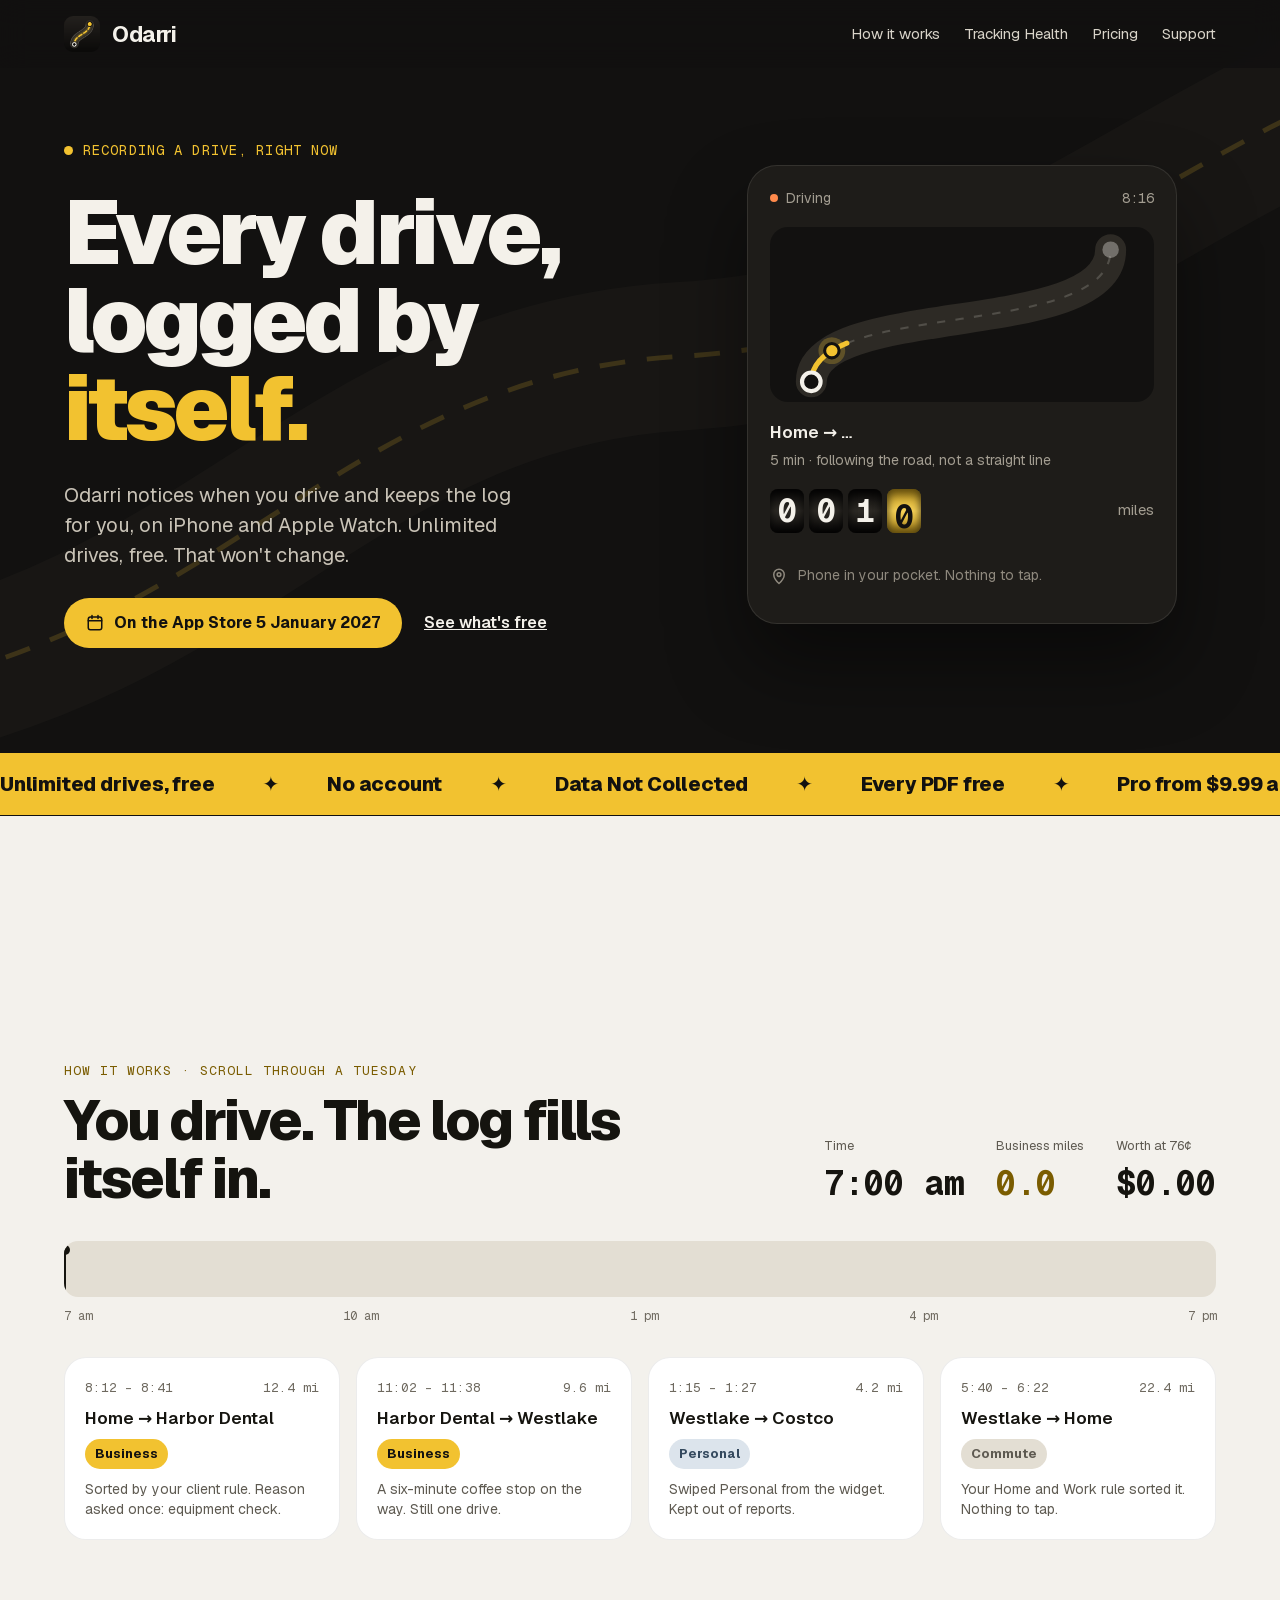
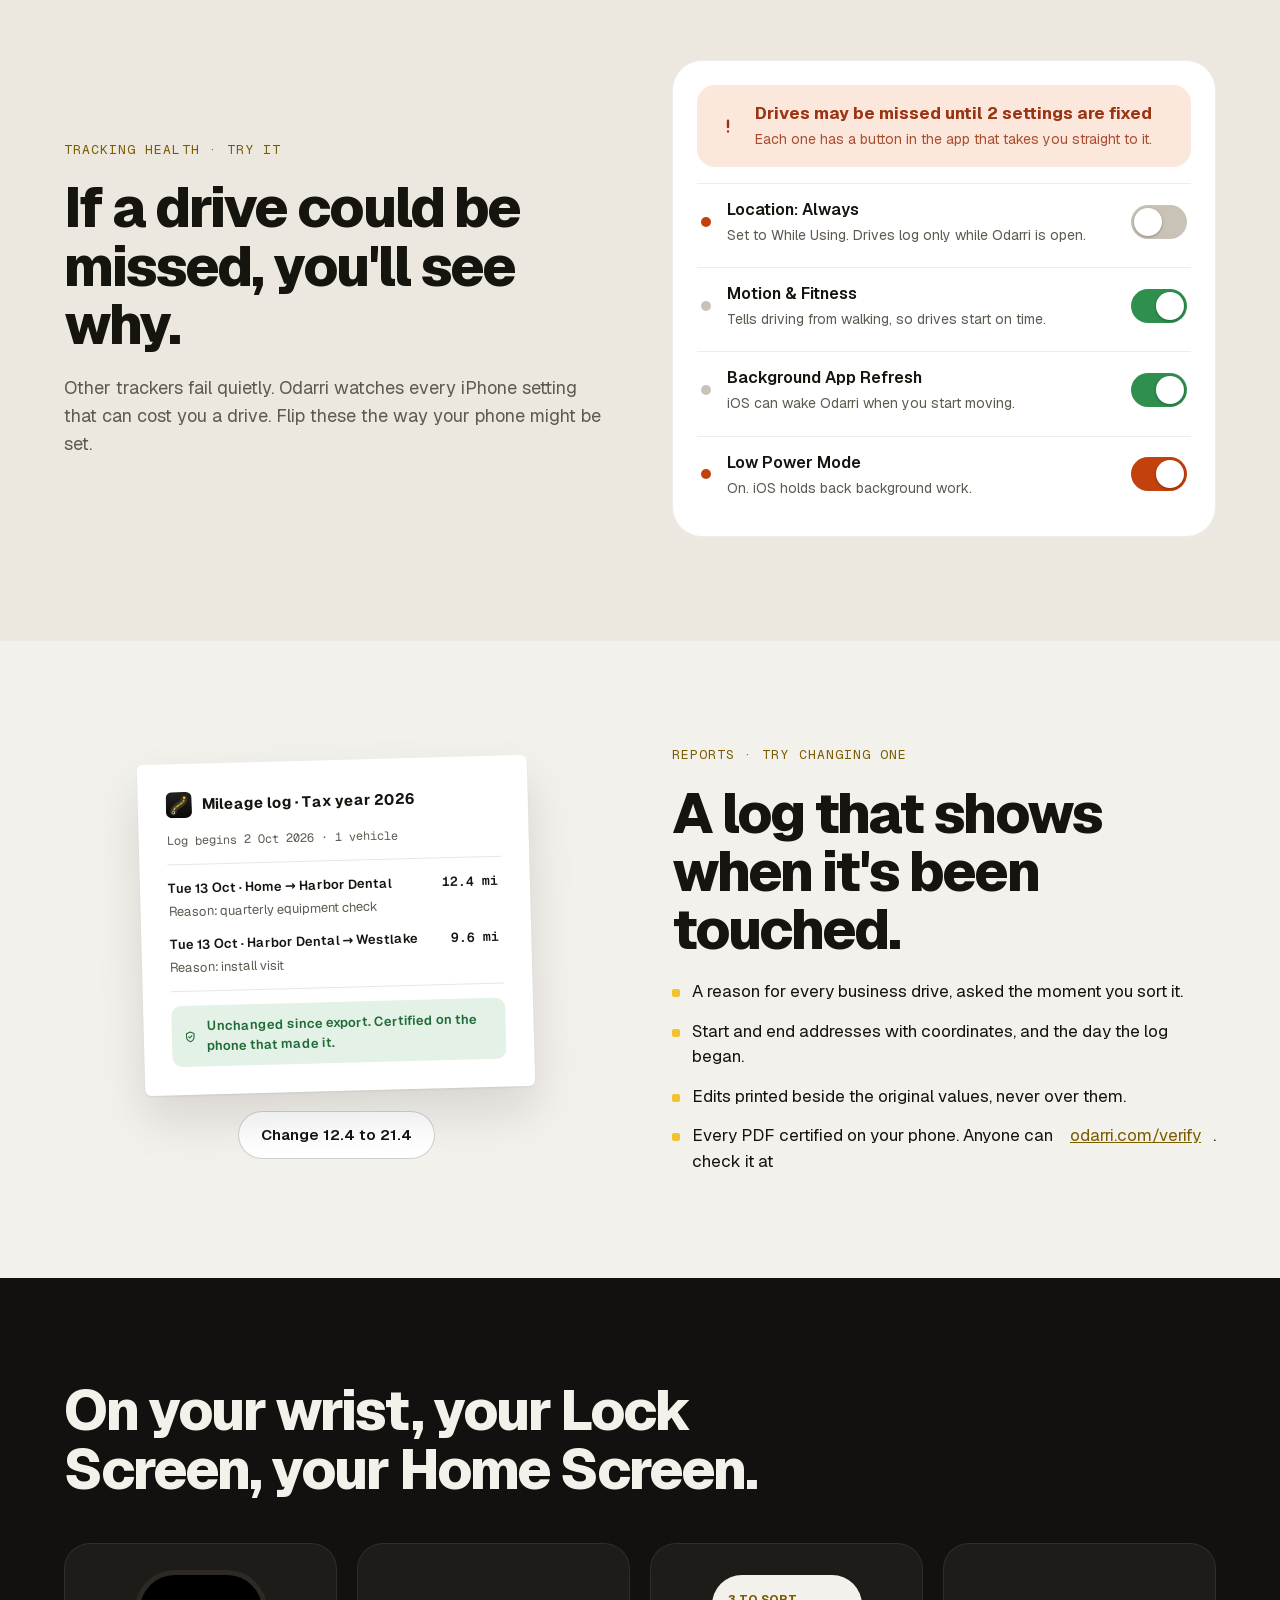
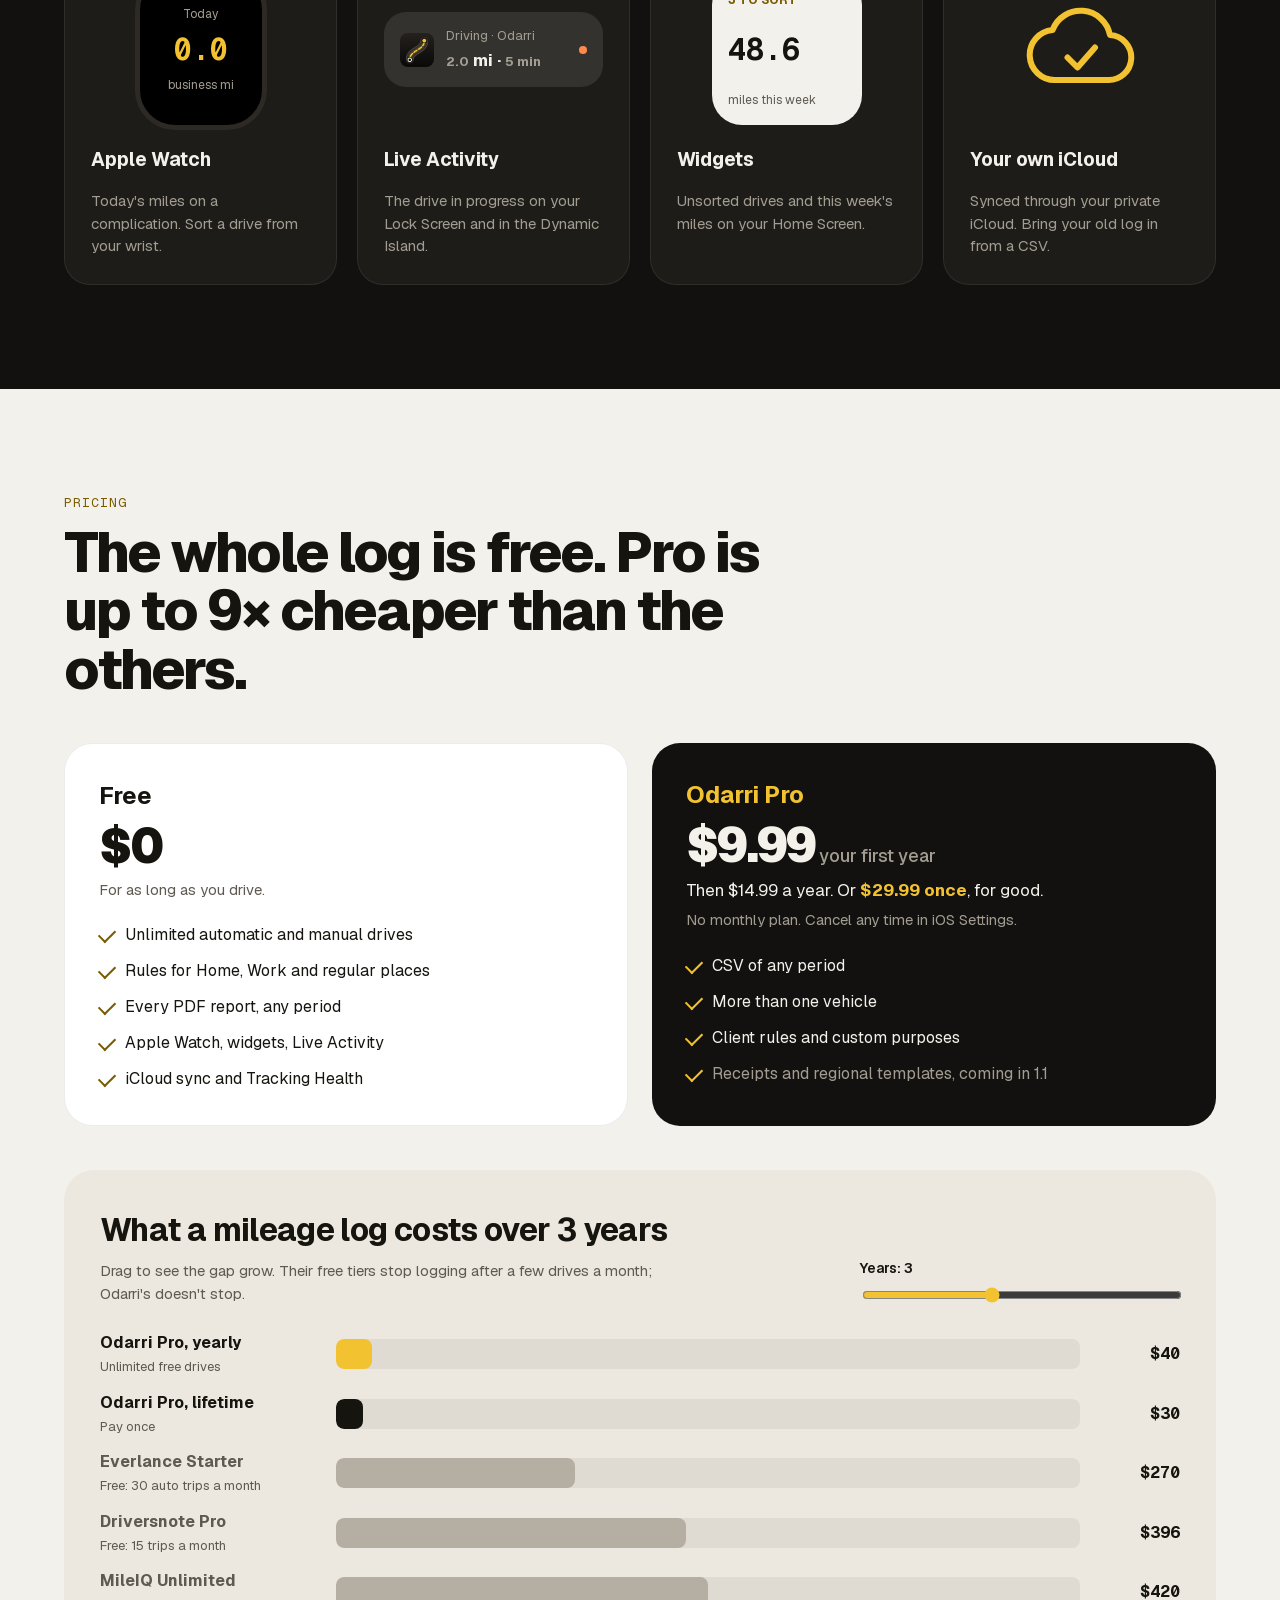
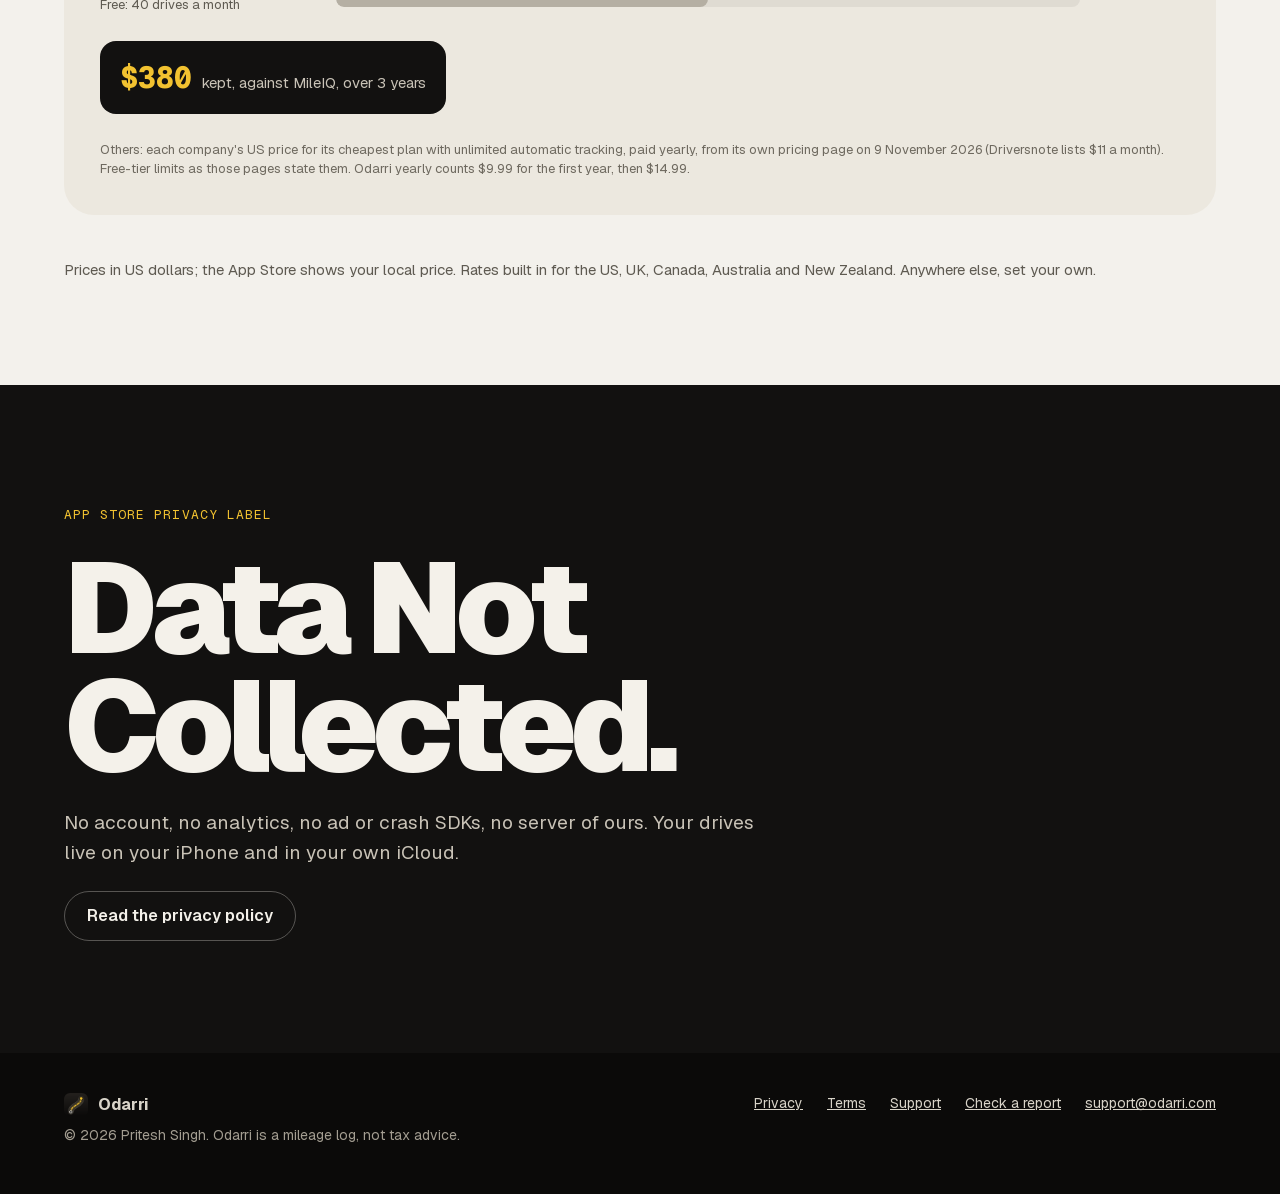
==== index.html @ cb8c3917 "odarri.com: first deploy Co-Authored-By: Claude Opus 5.5 <noreply@anthropic.com>" ====
<!doctype html>
<html lang="en">
<head>
<meta charset="utf-8">
<meta name="viewport" content="width=device-width, initial-scale=1, viewport-fit=cover">
<title>Odarri: automatic mileage log for iPhone and Apple Watch</title>
<meta name="description" content="Odarri logs every drive by itself on iPhone and Apple Watch. Unlimited drives and every PDF report free; Pro from $9.99 a year. No account, Data Not Collected.">
<link rel="canonical" href="https://odarri.com/">
<meta name="theme-color" content="#121110">
<meta name="robots" content="index, follow, max-image-preview:large">
<meta property="og:type" content="website">
<meta property="og:site_name" content="Odarri">
<meta property="og:url" content="https://odarri.com/">
<meta property="og:title" content="Odarri: every drive, logged by itself">
<meta property="og:description" content="Automatic mileage log for iPhone and Apple Watch. Unlimited drives free. Pro from $9.99 a year. No account.">
<meta property="og:image" content="https://odarri.com/img/og.png">
<meta property="og:image:width" content="1200">
<meta property="og:image:height" content="630">
<meta name="twitter:card" content="summary_large_image">
<link rel="icon" type="image/png" href="/favicon.png">
<link rel="apple-touch-icon" href="/apple-touch-icon.png">
<link rel="preload" href="/fonts/geist.woff2" as="font" type="font/woff2" crossorigin>
<link rel="preload" href="/fonts/geist-mono.woff2" as="font" type="font/woff2" crossorigin>
<link rel="stylesheet" href="/style.css">
<script>document.documentElement.classList.add('js')</script>
<script type="application/ld+json">
{"@context":"https://schema.org","@graph":[
{"@type":"Organization","@id":"https://odarri.com/#org","name":"Odarri","url":"https://odarri.com/","logo":"https://odarri.com/apple-touch-icon.png","email":"support@odarri.com","founder":{"@type":"Person","name":"Pritesh Singh"}},
{"@type":"WebSite","@id":"https://odarri.com/#site","url":"https://odarri.com/","name":"Odarri","publisher":{"@id":"https://odarri.com/#org"}},
{"@type":"MobileApplication","name":"Odarri: Mileage Tracker","operatingSystem":"iOS 17, watchOS 10","applicationCategory":"BusinessApplication","publisher":{"@id":"https://odarri.com/#org"},
 "description":"Automatic mileage log for iPhone and Apple Watch. Unlimited drives free, every PDF report free, no account.",
 "offers":[{"@type":"Offer","name":"Free","price":"0","priceCurrency":"USD"},{"@type":"Offer","name":"Odarri Pro Yearly","price":"14.99","priceCurrency":"USD"},{"@type":"Offer","name":"Odarri Pro Lifetime","price":"29.99","priceCurrency":"USD"}]}
]}
</script>
</head>
<body>
<a class="skip" href="#main">Skip to content</a>
<header class="mast">
<div class="wrap">
<a class="brand" href="/"><img src="/img/icon-64.png" alt="" width="36" height="36">Odarri</a>
<nav aria-label="Main">
<a href="#day">How it works</a>
<a href="#health">Tracking Health</a>
<a href="#pricing">Pricing</a>
<a href="/support">Support</a>
</nav>
</div>
</header>

<main id="main">
<section class="hero dark" id="top" aria-labelledby="h1">
<svg class="hero-road" aria-hidden="true" viewBox="0 0 1440 760" preserveAspectRatio="xMidYMid slice">
<path d="M-60 700 C 300 640, 420 380, 760 360 S 1260 140, 1520 60" fill="none" stroke="#1E1C19" stroke-width="150" stroke-linecap="round"/>
<path class="road" d="M-60 700 C 300 640, 420 380, 760 360 S 1260 140, 1520 60" fill="none" stroke="#F2C230" stroke-opacity=".35" stroke-width="5" stroke-dasharray="26 22"/>
</svg>
<div class="wrap">
<div class="hero-copy">
<p class="eyebrow"><span class="dot pulse"></span><span id="eyebrow">Mileage log for iPhone and Apple Watch</span></p>
<h1 id="h1"><span class="w" style="animation-delay:.05s">Every</span> <span class="w" style="animation-delay:.15s">drive,</span><br><span class="w" style="animation-delay:.3s">logged</span> <span class="w" style="animation-delay:.4s">by</span> <span class="w hl" style="animation-delay:.5s">itself.</span></h1>
<p class="lead w" style="animation-delay:.7s">Odarri notices when you drive and keeps the log for you, on iPhone and Apple Watch. Unlimited drives, free. That won't change.</p>
<div class="cta-row w" style="animation-delay:.85s">
<span class="btn btn-line"><svg width="18" height="18" viewBox="0 0 24 24" fill="none" stroke="currentColor" stroke-width="2" stroke-linecap="round" stroke-linejoin="round" aria-hidden="true"><rect x="3" y="4" width="18" height="17" rx="3"/><path d="M3 9h18M8 2v4M16 2v4"/></svg>On the App Store 5 January 2027</span>
<a class="text" href="#pricing">See what's free</a>
</div>
</div>

<div class="hero-art">
<div class="ticket w" style="animation-delay:.4s" id="ticket">
<div class="t-top">
<span class="t-status"><span class="rec blink" id="rec" hidden></span><span id="status">Logged</span></span>
<span class="mono" id="clock">8:12 – 8:41</span>
</div>
<svg class="t-map" viewBox="0 0 372 170" role="img" aria-label="Map of a drive from home to Harbor Dental">
<path d="M40 150 C 40 70, 330 110, 330 22" fill="none" stroke="#2D2A25" stroke-width="30" stroke-linecap="round"/>
<path d="M40 150 C 40 70, 330 110, 330 22" fill="none" stroke="#F4F1EA" stroke-opacity=".18" stroke-width="2" stroke-dasharray="8 10"/>
<path id="trail" d="M40 150 C 40 70, 330 110, 330 22" fill="none" stroke="#F2C230" stroke-width="5" stroke-linecap="round" pathLength="100" stroke-dasharray="100 100"/>
<circle cx="40" cy="150" r="9" fill="#121110" stroke="#F4F1EA" stroke-width="4"/>
<circle id="end" cx="330" cy="22" r="8" fill="#F4F1EA"/>
<circle id="halo" cx="330" cy="22" r="13" fill="#F2C230" opacity=".25"/>
<circle id="car" cx="330" cy="22" r="7" fill="#F2C230" stroke="#121110" stroke-width="3"/>
</svg>
<div class="t-route"><b id="route">Home → Harbor Dental, 14 Oak St</b><span id="sub">Reason: quarterly equipment check</span></div>
<div class="t-odo">
<div class="drums" role="img" aria-label="12.4 miles" id="drums">
<span class="drum"><span style="transform:translateY(0px)">0<br>1<br>2<br>3<br>4<br>5<br>6<br>7<br>8<br>9<br>0</span></span>
<span class="drum"><span style="transform:translateY(-44px)">0<br>1<br>2<br>3<br>4<br>5<br>6<br>7<br>8<br>9<br>0</span></span>
<span class="drum"><span style="transform:translateY(-88px)">0<br>1<br>2<br>3<br>4<br>5<br>6<br>7<br>8<br>9<br>0</span></span>
<span class="drum lit"><span style="transform:translateY(-176px)">0<br>1<br>2<br>3<br>4<br>5<br>6<br>7<br>8<br>9<br>0</span></span>
</div>
<span>miles</span>
</div>
<div class="t-foot" aria-live="polite">
<div class="t-pocket" id="pocket" hidden><svg width="18" height="18" viewBox="0 0 24 24" fill="none" stroke="#8F897E" stroke-width="2" stroke-linecap="round" stroke-linejoin="round" aria-hidden="true"><path d="M12 22s7-6.2 7-12a7 7 0 0 0-14 0c0 5.8 7 12 7 12z"/><circle cx="12" cy="10" r="2.5"/></svg>Phone in your pocket. Nothing to tap.</div>
<div class="t-sort pop" id="sort" hidden><button type="button" class="b-biz pulse" data-pick="business">Business</button><button type="button" class="b-per" data-pick="personal">Personal</button></div>
<div class="t-done" id="done"><span class="stamp slam" id="stamp">Business<small id="stampNote">12.4 mi · $9.42 at 76¢</small></span><button type="button" class="again" id="again">Drive again</button></div>
</div>
</div>
</div>
</div>
</section>

<div class="ticker" aria-hidden="true">
<div class="ticker-track">
<span>Unlimited drives, free</span><span>✦</span><span>No account</span><span>✦</span><span>Data Not Collected</span><span>✦</span><span>Every PDF free</span><span>✦</span><span>Pro from $9.99 a year</span><span>✦</span><span>Apple Watch included</span><span>✦</span>
<span>Unlimited drives, free</span><span>✦</span><span>No account</span><span>✦</span><span>Data Not Collected</span><span>✦</span><span>Every PDF free</span><span>✦</span><span>Pro from $9.99 a year</span><span>✦</span><span>Apple Watch included</span><span>✦</span>
</div>
</div>

<section class="scene" id="day" aria-labelledby="h-day">
<div class="scene-panel">
<div class="scene-head">
<div class="stack">
<p class="eyebrow">How it works · scroll through a Tuesday</p>
<h2 class="h2" id="h-day">You drive. The log fills itself in.</h2>
</div>
<div class="stats" aria-live="off">
<div class="stat"><span>Time</span><b id="dayClock">7:00 pm</b></div>
<div class="stat"><span>Business miles</span><b class="gold" id="bizMiles">22.0</b></div>
<div class="stat"><span>Worth at 76¢</span><b id="bizValue">$16.72</b></div>
</div>
</div>
<div class="timeline" aria-hidden="true">
<span class="seg" style="left:10%;width:4%;background:#F2C230"></span>
<span class="seg" style="left:33.58%;width:5%;background:#F2C230"></span>
<span class="seg" style="left:52.08%;width:1.67%;background:#4E6A86"></span>
<span class="seg" style="left:88.92%;width:5.83%;background:#8F897E"></span>
<span class="marker" id="marker" style="left:100%"></span>
</div>
<div class="hours" aria-hidden="true"><span>7 am</span><span>10 am</span><span>1 pm</span><span>4 pm</span><span>7 pm</span></div>
<ol class="drives">
<li class="drive"><div class="drive-meta"><span>8:12 – 8:41</span><span>12.4 mi</span></div><b>Home → Harbor Dental</b><span class="tag biz">Business</span><p>Sorted by your client rule. Reason asked once: equipment check.</p></li>
<li class="drive"><div class="drive-meta"><span>11:02 – 11:38</span><span>9.6 mi</span></div><b>Harbor Dental → Westlake</b><span class="tag biz">Business</span><p>A six-minute coffee stop on the way. Still one drive.</p></li>
<li class="drive"><div class="drive-meta"><span>1:15 – 1:27</span><span>4.2 mi</span></div><b>Westlake → Costco</b><span class="tag per">Personal</span><p>Swiped Personal from the widget. Kept out of reports.</p></li>
<li class="drive"><div class="drive-meta"><span>5:40 – 6:22</span><span>22.4 mi</span></div><b>Westlake → Home</b><span class="tag com">Commute</span><p>Your Home and Work rule sorted it. Nothing to tap.</p></li>
</ol>
</div>
</section>

<section class="sec" id="health" style="background:var(--paper-2)" aria-labelledby="h-health">
<div class="wrap split">
<div class="stack rv">
<p class="eyebrow">Tracking Health · try it</p>
<h2 class="h2" id="h-health">If a drive could be missed, you'll see why.</h2>
<p class="lead">Other trackers fail quietly. Odarri watches every iPhone setting that can cost you a drive. Flip these the way your phone might be set.</p>
</div>
<div class="health-card rv">
<div class="verdict-row" id="hVerdict" aria-live="polite">
<svg width="26" height="26" viewBox="0 0 24 24" fill="none" stroke="currentColor" stroke-width="2.2" stroke-linecap="round" stroke-linejoin="round" aria-hidden="true"><path id="hIcon" d="M12 7v6M12 17h.01"/></svg>
<div><b id="hTitle">Drives may be missed until 2 settings are fixed</b><span id="hNote">Each one has a button in the app that takes you straight to it.</span></div>
</div>
<div class="check" data-key="loc"><span class="cdot"></span><div class="check-text"><b>Location: Always</b><span data-bad="Set to While Using. Drives log only while Odarri is open." data-good="Odarri can catch drives with the app closed.">Set to While Using. Drives log only while Odarri is open.</span></div><button type="button" class="switch" role="switch" aria-checked="false" aria-label="Location: Always"><i></i></button></div>
<div class="check ok" data-key="motion"><span class="cdot"></span><div class="check-text"><b>Motion &amp; Fitness</b><span data-bad="Off. Drives can start late and short stops can split a drive." data-good="Tells driving from walking, so drives start on time.">Tells driving from walking, so drives start on time.</span></div><button type="button" class="switch" role="switch" aria-checked="true" aria-label="Motion and Fitness"><i></i></button></div>
<div class="check ok" data-key="bar"><span class="cdot"></span><div class="check-text"><b>Background App Refresh</b><span data-bad="Off. iOS wakes Odarri less often." data-good="iOS can wake Odarri when you start moving.">iOS can wake Odarri when you start moving.</span></div><button type="button" class="switch" role="switch" aria-checked="true" aria-label="Background App Refresh"><i></i></button></div>
<div class="check" data-key="lpm" data-invert="1"><span class="cdot"></span><div class="check-text"><b>Low Power Mode</b><span data-bad="On. iOS holds back background work." data-good="Off. Nothing held back.">On. iOS holds back background work.</span></div><button type="button" class="switch invert" role="switch" aria-checked="true" aria-label="Low Power Mode"><i></i></button></div>
</div>
</div>
</section>

<section class="sec" aria-labelledby="h-report">
<div class="wrap split">
<div class="report-col rv">
<div class="pdf">
<div class="pdf-head"><img src="/img/icon-64.png" alt="" width="26" height="26">Mileage log · Tax year 2026</div>
<div class="pdf-sub">Log begins 2 Oct 2026 · 1 vehicle</div>
<hr>
<div class="pdf-row"><div><span>Tue 13 Oct · Home → Harbor Dental</span><span class="mi" id="tMiles">12.4 mi</span></div><span class="why">Reason: quarterly equipment check</span></div>
<div class="pdf-row"><div><span>Tue 13 Oct · Harbor Dental → Westlake</span><span class="mi">9.6 mi</span></div><span class="why">Reason: install visit</span></div>
<hr>
<div class="seal" id="seal"><svg width="18" height="18" viewBox="0 0 24 24" fill="none" stroke="currentColor" stroke-width="2" stroke-linecap="round" stroke-linejoin="round" aria-hidden="true"><path d="M12 3l7 3v6c0 4.5-3 7.5-7 9-4-1.5-7-4.5-7-9V6z"/><path id="sealIcon" d="M9 12l2 2 4-4"/></svg><span id="sealText" aria-live="polite">Unchanged since export. Certified on the phone that made it.</span></div>
</div>
<button type="button" class="btn btn-paper" id="tamper">Change 12.4 to 21.4</button>
</div>
<div class="stack rv">
<p class="eyebrow">Reports · try changing one</p>
<h2 class="h2">A log that shows when it's been touched.</h2>
<ul class="ticks">
<li>A reason for every business drive, asked the moment you sort it.</li>
<li>Start and end addresses with coordinates, and the day the log began.</li>
<li>Edits printed beside the original values, never over them.</li>
<li>Every PDF certified on your phone. Anyone can check it at <a href="/verify">odarri.com/verify</a>.</li>
</ul>
</div>
</div>
</section>

<section class="sec dark" aria-labelledby="h-dev">
<div class="wrap stack" style="gap:44px">
<h2 class="h2 rv" id="h-dev" style="max-width:760px">On your wrist, your Lock Screen, your Home Screen.</h2>
<div class="devices">
<div class="device lift rv"><div class="stage"><div class="watch">Today<b id="watchMiles">22.0</b>business mi</div></div><h3>Apple Watch</h3><p>Today's miles on a complication. Sort a drive from your wrist.</p></div>
<div class="device lift rv"><div class="stage"><div class="la"><img src="/img/icon-64.png" alt="" width="34" height="34"><div><span id="laStatus">Driving · Odarri</span><b><span id="laMiles">8.6</span> mi · <span id="laTime">20 min</span></b></div><span class="rec blink"></span></div></div><h3>Live Activity</h3><p>The drive in progress on your Lock Screen and in the Dynamic Island.</p></div>
<div class="device lift rv"><div class="stage"><div class="widget"><small>3 TO SORT</small><b>48.6</b><span>miles this week</span></div></div><h3>Widgets</h3><p>Unsorted drives and this week's miles on your Home Screen.</p></div>
<div class="device lift rv"><div class="stage"><svg width="120" height="120" viewBox="0 0 24 24" fill="none" stroke="#F2C230" stroke-width="1.2" stroke-linecap="round" stroke-linejoin="round" aria-hidden="true"><path d="M7 18a5 5 0 0 1-.5-9.98A6 6 0 0 1 18 9a4.5 4.5 0 0 1-.5 9z"/><path d="M9.5 13.5l2 2 3.5-4"/></svg></div><h3>Your own iCloud</h3><p>Synced through your private iCloud. Bring your old log in from a CSV.</p></div>
</div>
</div>
</section>

<section class="sec" id="pricing" aria-labelledby="h-price">
<div class="wrap stack" style="gap:44px">
<div class="stack rv" style="gap:12px;max-width:720px">
<p class="eyebrow">Pricing</p>
<h2 class="h2" id="h-price">The whole log is free. Pro is up to 9× cheaper than the others.</h2>
</div>
<div class="plans">
<div class="plan free lift rv">
<div class="stack" style="gap:6px"><h3>Free</h3><div class="price">$0</div><div class="note">For as long as you drive.</div></div>
<ul><li>Unlimited automatic and manual drives</li><li>Rules for Home, Work and regular places</li><li>Every PDF report, any period</li><li>Apple Watch, widgets, Live Activity</li><li>iCloud sync and Tracking Health</li></ul>
</div>
<div class="plan pro lift rv">
<div class="stack" style="gap:6px"><h3>Odarri Pro</h3><div class="price">$9.99<small> your first year</small></div><div class="then">Then $14.99 a year. Or <strong>$29.99 once</strong>, for good.</div><div class="note">No monthly plan. Cancel any time in iOS Settings.</div></div>
<ul><li>CSV of any period</li><li>More than one vehicle</li><li>Client rules and custom purposes</li><li class="soon">Receipts and regional templates, coming in 1.1</li></ul>
</div>
</div>
<div class="compare rv">
<div class="compare-head">
<div><h3>What a mileage log costs over <span id="yrs">3 years</span></h3><p>Drag to see the gap grow. Their free tiers stop logging after a few drives a month; Odarri's doesn't stop.</p></div>
<label class="slider"><span>Years: <span id="yrsN">3</span></span><input type="range" id="years" min="1" max="6" step="1" value="3"></label>
</div>
<ul class="rows">
<li class="row yr" data-y="9.99" data-r="14.99"><div class="row-name"><b>Odarri Pro, yearly</b><span>Unlimited free drives</span></div><div class="track"><i style="width:4.8%"></i></div><output>$40</output></li>
<li class="row lt" data-once="29.99"><div class="row-name"><b>Odarri Pro, lifetime</b><span>Pay once</span></div><div class="track"><i style="width:3.6%"></i></div><output>$30</output></li>
<li class="row them" data-y="89.99" data-r="89.99"><div class="row-name"><b>Everlance Starter</b><span>Free: 30 auto trips a month</span></div><div class="track"><i style="width:32.1%"></i></div><output>$270</output></li>
<li class="row them" data-y="132" data-r="132"><div class="row-name"><b>Driversnote Pro</b><span>Free: 15 trips a month</span></div><div class="track"><i style="width:47.1%"></i></div><output>$396</output></li>
<li class="row them" data-y="139.92" data-r="139.92" id="mileiq"><div class="row-name"><b>MileIQ Unlimited</b><span>Free: 40 drives a month</span></div><div class="track"><i style="width:50%"></i></div><output>$420</output></li>
</ul>
<div class="kept"><b id="kept">$380</b><span>kept, against MileIQ, over <span id="yrs2">3 years</span></span></div>
<p class="fine">Others: each company's US price for its cheapest plan with unlimited automatic tracking, paid yearly, from its own pricing page on 9 November 2026 (Driversnote lists $11 a month). Free-tier limits as those pages state them. Odarri yearly counts $9.99 for the first year, then $14.99.</p>
</div>
<p class="fine rv" style="font-size:15px;color:var(--ink-2)">Prices in US dollars; the App Store shows your local price. Rates built in for the US, UK, Canada, Australia and New Zealand. Anywhere else, set your own.</p>
</div>
</section>

<section class="sec dark" aria-labelledby="h-priv" style="overflow:hidden">
<div class="wrap stack" style="gap:24px;align-items:flex-start;padding-top:16px;padding-bottom:8px">
<p class="eyebrow rv">App Store privacy label</p>
<h2 class="big rv" id="h-priv">Data Not<br>Collected.</h2>
<p class="lead rv" style="font-size:19px;max-width:54ch">No account, no analytics, no ad or crash SDKs, no server of ours. Your drives live on your iPhone and in your own iCloud.</p>
<a class="btn btn-ghost rv" href="/privacy">Read the privacy policy</a>
</div>
</section>
</main>

<footer class="foot">
<div class="wrap">
<div><a class="brand" href="/"><img src="/img/icon-64.png" alt="" width="24" height="24">Odarri</a><p>© 2026 Pritesh Singh. Odarri is a mileage log, not tax advice.</p></div>
<nav aria-label="Footer"><a href="/privacy">Privacy</a><a href="/terms">Terms</a><a href="/support">Support</a><a href="/verify">Check a report</a><a href="mailto:support@odarri.com">support@odarri.com</a></nav>
</div>
</footer>
<script src="/site.js" defer></script>
</body>
</html>
---- style.css ----
/* odarri.com — "Asphalt & Line", the app's own tokens (App/Odarri/Views/Theme.swift). */
@font-face { font-family: "Geist"; src: url("/fonts/geist.woff2") format("woff2"); font-weight: 100 900; font-style: normal; font-display: swap; }
@font-face { font-family: "Geist Mono"; src: url("/fonts/geist-mono.woff2") format("woff2"); font-weight: 100 900; font-style: normal; font-display: swap; }

:root {
  --asphalt: #121110; --asphalt-2: #1E1C19; --asphalt-3: #2A2723; --night: #0B0A09;
  --paper: #F3F1EC; --paper-2: #ECE8DF; --paper-3: #E3DED3; --white: #FFFFFF;
  --ink: #15140F; --ink-2: #5E5A51; --ink-3: #6E695F; --body: #3A3731;
  --light: #F4F1EA; --light-2: #D9D4C9; --light-3: #C9C3B7; --light-4: #A39D91;
  --line: #F2C230; --line-text: #7A5C00; --personal: #4E6A86; --personal-light: #8EA4BC;
  --telltale: #C2410C; --telltale-light: #FF8A4C; --ok: #1F6B37;
  --hair: rgba(21,20,15,.08); --hair-dark: rgba(244,241,234,.1);
  --mono: "Geist Mono", ui-monospace, SFMono-Regular, Menlo, monospace;
  --ease: cubic-bezier(.2,.7,.2,1);
  --mast: 68px;
}
* { box-sizing: border-box; }
html { scroll-padding-top: calc(var(--mast) + 12px); -webkit-text-size-adjust: 100%; }
body { margin: 0; background: var(--paper); color: var(--ink); font: 16px/1.5 "Geist", system-ui, -apple-system, sans-serif; }
a { color: var(--line-text); }
a:hover { color: var(--ink); }
img, svg { display: block; }
button { font: inherit; cursor: pointer; }
:focus-visible { outline: 3px solid var(--line); outline-offset: 3px; border-radius: 6px; }
.wrap { max-width: 1200px; margin: 0 auto; padding-left: 24px; padding-right: 24px; }
.mono { font-family: var(--mono); }
.skip { position: absolute; left: -999px; top: 8px; z-index: 50; background: var(--line); color: var(--asphalt); padding: 10px 16px; border-radius: 10px; font-weight: 700; }
.skip:focus { left: 12px; }

/* Masthead */
.mast { position: sticky; top: 0; z-index: 20; background: rgba(18,17,16,.82); -webkit-backdrop-filter: blur(14px); backdrop-filter: blur(14px); color: var(--light); }
.mast .wrap { min-height: var(--mast); display: flex; flex-wrap: wrap; align-items: center; justify-content: space-between; gap: 8px 16px; padding-top: 12px; padding-bottom: 12px; }
.brand { display: flex; align-items: center; gap: 12px; text-decoration: none; color: var(--light); font-size: 22px; font-weight: 700; letter-spacing: -.02em; }
.brand:hover { color: var(--light); }
.brand img { width: 36px; height: 36px; border-radius: 9px; }
.mast nav { display: flex; flex-wrap: wrap; align-items: center; gap: 4px 24px; font-size: 15px; }
.mast nav a { color: var(--light-2); text-decoration: none; padding: 6px 0; }
.mast nav a:hover, .mast nav a[aria-current] { color: var(--line); }

/* Type */
.eyebrow { margin: 0; font-family: var(--mono); font-size: 13px; letter-spacing: .08em; text-transform: uppercase; color: var(--line-text); }
.dark .eyebrow { color: var(--line); }
.h2 { margin: 0; font-size: clamp(34px, 4.4vw, 56px); line-height: 1.04; letter-spacing: -.035em; font-weight: 800; }
.lead { margin: 0; font-size: 18px; line-height: 1.55; color: var(--ink-2); }
.dark { background: var(--asphalt); color: var(--light); }
.dark .lead { color: var(--light-3); }
.sec { padding-top: 104px; padding-bottom: 104px; }
.split { display: flex; flex-wrap: wrap; align-items: center; gap: 56px 64px; }
.split > * { flex: 1 1 420px; min-width: 0; }
.stack { display: flex; flex-direction: column; gap: 20px; }
.btn { display: inline-flex; align-items: center; gap: 10px; min-height: 50px; padding: 0 22px; border-radius: 999px; font-weight: 700; font-size: 16px; text-decoration: none; border: 0; }
.btn-line { background: var(--line); color: var(--asphalt); }
.btn-line:hover { color: var(--asphalt); }
.btn-ghost { border: 1px solid rgba(244,241,234,.3); color: var(--light); background: transparent; font-weight: 600; }
.btn-ghost:hover { color: var(--line); }
.btn-paper { border: 1px solid rgba(21,20,15,.2); background: var(--white); color: var(--ink); font-weight: 600; font-size: 15px; min-height: 48px; }

/* Motion */
@keyframes rise { from { opacity: 0; transform: translateY(28px); } to { opacity: 1; transform: none; } }
@keyframes roadflow { to { stroke-dashoffset: -48; } }
@keyframes pulse { 0% { box-shadow: 0 0 0 0 rgba(242,194,48,.55); } 70% { box-shadow: 0 0 0 12px rgba(242,194,48,0); } 100% { box-shadow: 0 0 0 0 rgba(242,194,48,0); } }
@keyframes blink { 50% { opacity: .25; } }
@keyframes marquee { to { transform: translateX(-50%); } }
@keyframes pop { 0% { transform: scale(.85); opacity: 0; } 60% { transform: scale(1.04); opacity: 1; } 100% { transform: scale(1); } }
@keyframes slam { 0% { transform: scale(1.6) rotate(-8deg); opacity: 0; } 100% { transform: scale(1) rotate(-4deg); opacity: 1; } }
@keyframes rv { from { opacity: 0; transform: translateY(36px); } to { opacity: 1; transform: none; } }
.w { display: inline-block; animation: rise .9s var(--ease) both; }
.road { animation: roadflow 1.2s linear infinite; }
.pulse { animation: pulse 1.6s ease-out infinite; }
.blink { animation: blink 1.2s steps(2) infinite; }
.pop { animation: pop .45s var(--ease) both; }
.slam { animation: slam .35s cubic-bezier(.2,.9,.3,1.2) both; }
.lift { transition: transform .25s ease, box-shadow .25s ease; }
.lift:hover { transform: translateY(-4px); box-shadow: 0 18px 40px rgba(21,20,15,.12); }
@supports (animation-timeline: view()) {
  .rv { animation: rv linear both; animation-timeline: view(); animation-range: entry 0% entry 55%; }
}

/* Hero */
.hero { position: relative; overflow: hidden; margin-top: calc(-1 * var(--mast)); padding-top: var(--mast); }
.hero-road { position: absolute; inset: 0; width: 100%; height: 100%; opacity: .5; }
.hero .wrap { position: relative; padding-top: 72px; padding-bottom: 104px; display: flex; flex-wrap: wrap; align-items: center; gap: 56px; }
.hero-copy { flex: 1 1 500px; min-width: 0; display: flex; flex-direction: column; gap: 28px; }
.hero-copy .eyebrow { display: inline-flex; align-items: center; gap: 10px; font-size: 14px; }
.dot { width: 9px; height: 9px; border-radius: 50%; background: var(--line); flex: none; }
.hero h1 { margin: 0; font-size: clamp(48px, 7vw, 92px); line-height: .98; letter-spacing: -.045em; font-weight: 900; }
.hero h1 .hl { color: var(--line); }
.hero .lead { font-size: 20px; line-height: 1.5; max-width: 36ch; }
.cta-row { display: flex; flex-wrap: wrap; align-items: center; gap: 14px 22px; }
.cta-row a.text { color: var(--light); font-weight: 600; }
.cta-row a.text:hover { color: var(--line); }
.hero-art { flex: 1 1 420px; min-width: 0; display: flex; justify-content: center; }

.ticket { width: 100%; max-width: 430px; background: var(--asphalt-2); border: 1px solid var(--hair-dark); border-radius: 30px; padding: 22px; display: flex; flex-direction: column; gap: 18px; box-shadow: 0 40px 80px rgba(0,0,0,.45); }
.t-top { display: flex; justify-content: space-between; align-items: center; font-size: 14px; color: var(--light-4); }
.t-status { display: inline-flex; align-items: center; gap: 8px; }
.rec { width: 8px; height: 8px; border-radius: 50%; background: var(--telltale-light); }
.t-map { width: 100%; height: auto; background: var(--asphalt); border-radius: 18px; }
.t-route { display: flex; flex-direction: column; gap: 4px; min-height: 46px; }
.t-route b { font-size: 17px; font-weight: 600; }
.t-route span { font-size: 14px; color: var(--light-4); }
.t-odo { display: flex; align-items: center; justify-content: space-between; gap: 16px; color: var(--light-4); font-size: 15px; }
.drums { display: flex; gap: 5px; font-family: var(--mono); font-size: 32px; font-weight: 700; line-height: 44px; }
.drum { display: block; width: 34px; height: 44px; overflow: hidden; border-radius: 8px; text-align: center; background: linear-gradient(#070606, #2D2A25 50%, #070606); color: var(--light); box-shadow: inset 0 6px 8px rgba(0,0,0,.45), inset 0 -6px 8px rgba(0,0,0,.45); }
.drum.lit { background: linear-gradient(#B8901A, #F7D257 50%, #B8901A); color: var(--asphalt); }
.drum > span { display: block; line-height: 44px; transition: transform .5s cubic-bezier(.3,.7,.2,1); }
.t-foot { min-height: 50px; }
.t-sort { display: grid; grid-template-columns: repeat(2, minmax(0, 1fr)); gap: 10px; }
.t-sort button { border: 0; border-radius: 14px; min-height: 50px; font-size: 16px; }
.b-biz { background: var(--line); color: var(--asphalt); font-weight: 700; }
.b-per { background: var(--asphalt-3); color: var(--personal-light); font-weight: 600; }
.t-done { display: flex; align-items: center; justify-content: space-between; gap: 12px; }
.stamp { display: inline-flex; flex-direction: column; border: 2px solid var(--line); color: var(--line); border-radius: 10px; padding: 6px 12px; font-family: var(--mono); font-weight: 700; font-size: 15px; text-transform: uppercase; letter-spacing: .06em; }
.stamp small { font-size: 12px; font-weight: 600; text-transform: none; letter-spacing: 0; }
.stamp.personal { border-color: var(--personal-light); color: var(--personal-light); }
.again { border: 1px solid rgba(244,241,234,.25); background: transparent; color: var(--light); border-radius: 999px; min-height: 44px; padding: 0 18px; font-weight: 600; font-size: 15px; }
.t-pocket { display: flex; align-items: center; gap: 10px; font-size: 14px; color: #8F897E; height: 50px; }
[hidden] { display: none !important; }

/* Ticker */
.ticker { background: var(--line); color: var(--asphalt); overflow: hidden; border-top: 1px solid var(--asphalt); border-bottom: 1px solid var(--asphalt); }
.ticker-track { display: flex; width: max-content; padding: 16px 0; font-weight: 800; font-size: 20px; letter-spacing: -.01em; white-space: nowrap; animation: marquee 38s linear infinite; }
.ticker-track span { padding-right: 48px; }

/* The day scene */
.scene { position: relative; }
.js .scene { height: 260vh; }
.scene-panel { max-width: 1200px; margin: 0 auto; padding: 88px 24px 48px; display: flex; flex-direction: column; gap: 32px; }
.js .scene-panel { position: sticky; top: 0; min-height: 100vh; min-height: 100svh; justify-content: center; padding-top: calc(var(--mast) + 32px); padding-bottom: 32px; }
.scene-head { display: flex; flex-wrap: wrap; justify-content: space-between; align-items: flex-end; gap: 24px; }
.scene-head .stack { gap: 12px; max-width: 620px; }
.stats { display: flex; flex-wrap: wrap; gap: 16px 32px; align-items: flex-end; }
.stat { display: flex; flex-direction: column; gap: 2px; }
.stat span { font-size: 13px; color: var(--ink-2); }
.stat b { font-family: var(--mono); font-size: 34px; font-weight: 700; font-variant-numeric: tabular-nums; }
.stat b.gold { color: var(--line-text); }
.timeline { position: relative; height: 56px; background: var(--paper-3); border-radius: 14px; overflow: hidden; }
.seg { position: absolute; top: 12px; bottom: 12px; border-radius: 6px; }
.marker { position: absolute; top: 0; bottom: 0; width: 2px; background: var(--ink); }
.marker::before { content: ""; position: absolute; top: 4px; left: -4px; width: 10px; height: 10px; border-radius: 50%; background: var(--ink); }
.hours { display: flex; justify-content: space-between; font-family: var(--mono); font-size: 12px; color: var(--ink-3); margin-top: -22px; }
.drives { display: grid; grid-template-columns: repeat(auto-fit, minmax(min(100%, 250px), 1fr)); gap: 16px; margin: 0; padding: 0; list-style: none; }
.drive { background: var(--white); border: 1px solid var(--hair); border-radius: 22px; padding: 20px; display: flex; flex-direction: column; gap: 10px; transition: opacity .5s ease, transform .5s var(--ease); }
.js .drive.off { opacity: .12; transform: translateY(24px); }
.drive-meta { display: flex; justify-content: space-between; font-family: var(--mono); font-size: 13px; color: var(--ink-3); }
.drive b { font-weight: 600; font-size: 17px; line-height: 1.3; }
.tag { align-self: flex-start; font-size: 13px; font-weight: 700; padding: 5px 10px; border-radius: 999px; }
.tag.biz { background: var(--line); color: var(--asphalt); }
.tag.per { background: #DCE4EC; color: #34495E; }
.tag.com { background: var(--paper-3); color: var(--ink-2); }
.drive p { margin: 0; font-size: 14px; line-height: 1.45; color: var(--ink-2); }

/* Tracking Health */
.health-card { background: var(--white); border-radius: 30px; padding: 24px; border: 1px solid var(--hair); display: flex; flex-direction: column; gap: 8px; }
.verdict-row { display: flex; align-items: center; gap: 14px; border-radius: 18px; padding: 16px 18px; margin-bottom: 8px; background: #FBE7DC; color: #9A3412; }
.verdict-row.ok { background: #E3F1E6; color: var(--ok); }
.verdict-row svg { flex: none; }
.verdict-row b { display: block; font-size: 17px; }
.verdict-row span { font-size: 14px; opacity: .85; }
.check { display: flex; gap: 16px; align-items: center; padding: 14px 4px; border-top: 1px solid var(--hair); }
.check .cdot { flex: none; width: 10px; height: 10px; border-radius: 50%; background: var(--telltale); }
.check.ok .cdot { background: #C9C3B7; }
.check-text { flex: 1; min-width: 0; display: flex; flex-direction: column; gap: 3px; }
.check-text b { font-weight: 600; font-size: 16px; }
.check-text span { font-size: 14px; line-height: 1.45; color: var(--ink-2); }
.switch { flex: none; width: 56px; height: 34px; border-radius: 999px; border: 0; padding: 3px; background: #C9C3B7; display: flex; transition: background .25s ease; }
.switch[aria-checked="true"] { background: #2F8F4E; }
.switch.invert[aria-checked="true"] { background: var(--telltale); }
.switch i { width: 28px; height: 28px; border-radius: 50%; background: #fff; box-shadow: 0 1px 3px rgba(0,0,0,.3); transition: transform .25s cubic-bezier(.3,.7,.2,1.2); }
.switch[aria-checked="true"] i { transform: translateX(22px); }

/* Report */
.report-col { display: flex; flex-direction: column; align-items: center; gap: 20px; }
.pdf { width: 100%; max-width: 390px; background: var(--white); border-radius: 6px; box-shadow: 0 1px 2px rgba(21,20,15,.08), 0 24px 48px rgba(21,20,15,.12); padding: 28px; display: flex; flex-direction: column; gap: 14px; transform: rotate(-1.5deg); }
.pdf-head { display: flex; align-items: center; gap: 10px; font-weight: 700; font-size: 15px; }
.pdf-head img { width: 26px; height: 26px; border-radius: 6px; }
.pdf-sub { font-size: 12px; color: var(--ink-2); font-family: var(--mono); }
.pdf hr { border: 0; height: 1px; background: rgba(21,20,15,.1); margin: 0; }
.pdf-row { display: flex; flex-direction: column; gap: 3px; font-size: 13px; }
.pdf-row div { display: flex; justify-content: space-between; gap: 8px; font-weight: 600; }
.pdf-row .mi { font-family: var(--mono); padding: 0 4px; border-radius: 4px; transition: background .3s ease; }
.pdf-row .mi.changed { background: #FBE7DC; }
.pdf-row span.why { color: var(--ink-2); }
.seal { display: flex; align-items: center; gap: 10px; border-radius: 10px; padding: 11px 12px; font-size: 13px; font-weight: 600; background: #E3F1E6; color: var(--ok); }
.seal.bad { background: #FBE7DC; color: #9A3412; }
.ticks { margin: 0; padding: 0; list-style: none; display: flex; flex-direction: column; gap: 14px; font-size: 17px; line-height: 1.5; }
.ticks li { display: flex; gap: 12px; }
.ticks li::before { content: ""; flex: none; width: 8px; height: 8px; margin-top: 10px; border-radius: 2px; background: var(--line); }

/* Devices */
.devices { display: grid; grid-template-columns: repeat(auto-fit, minmax(min(100%, 250px), 1fr)); gap: 20px; }
.device { background: var(--asphalt-2); border-radius: 26px; padding: 26px; display: flex; flex-direction: column; gap: 16px; border: 1px solid rgba(244,241,234,.08); }
.device h3 { margin: 0; font-size: 19px; }
.device p { margin: 0; font-size: 15px; line-height: 1.5; color: var(--light-4); }
.device .stage { height: 160px; display: flex; align-items: center; justify-content: center; }
.watch { width: 132px; height: 160px; border-radius: 40px; background: #000; border: 5px solid #2D2A25; display: flex; flex-direction: column; align-items: center; justify-content: center; gap: 4px; font-size: 12px; color: var(--light-4); }
.watch b { font-family: var(--mono); font-size: 30px; color: var(--line); }
.la { width: 100%; background: rgba(244,241,234,.1); border-radius: 22px; padding: 14px 16px; display: flex; align-items: center; gap: 12px; }
.la img { width: 34px; height: 34px; border-radius: 8px; }
.la div { flex: 1; display: flex; flex-direction: column; gap: 2px; }
.la span { font-size: 13px; color: var(--light-4); }
.la b { font-size: 17px; }
.widget { width: 150px; height: 150px; border-radius: 30px; background: var(--paper); color: var(--ink); padding: 16px; display: flex; flex-direction: column; justify-content: space-between; }
.widget small { font-size: 12px; font-weight: 700; color: var(--line-text); }
.widget b { font-family: var(--mono); font-size: 30px; line-height: 1; }
.widget span { font-size: 12px; color: var(--ink-2); }

/* Pricing */
.plans { display: flex; flex-wrap: wrap; gap: 24px; }
.plan { flex: 1 1 320px; min-width: 0; border-radius: 28px; padding: 34px; display: flex; flex-direction: column; gap: 22px; }
.plan.free { background: var(--white); border: 1px solid var(--hair); }
.plan.pro { background: var(--asphalt); color: var(--light); }
.plan h3 { margin: 0; font-size: 24px; }
.plan.pro h3 { color: var(--line); }
.price { font-size: 48px; font-weight: 900; letter-spacing: -.04em; line-height: 1.1; }
.price small { font-size: 18px; font-weight: 500; color: var(--light-4); letter-spacing: 0; }
.plan .note { font-size: 15px; color: var(--ink-2); }
.plan.pro .note { color: var(--light-4); }
.plan.pro .then { font-size: 17px; }
.plan.pro .then strong { color: var(--line); }
.plan ul { margin: 0; padding: 0; list-style: none; display: flex; flex-direction: column; gap: 12px; font-size: 16px; }
.plan li { display: flex; gap: 10px; }
.plan li::before { content: ""; flex: none; width: 14px; height: 8px; margin-top: 6px; border-left: 2.5px solid var(--line-text); border-bottom: 2.5px solid var(--line-text); transform: rotate(-45deg); }
.plan.pro li::before { border-color: var(--line); }
.plan li.soon { color: var(--light-4); }
.compare { background: var(--paper-2); border-radius: 30px; padding: 36px; display: flex; flex-direction: column; gap: 26px; }
.compare-head { display: flex; flex-wrap: wrap; justify-content: space-between; align-items: flex-end; gap: 20px; }
.compare h3 { margin: 0; font-size: clamp(24px, 2.6vw, 32px); letter-spacing: -.02em; }
.compare-head p { margin: 6px 0 0; font-size: 15px; color: var(--ink-2); max-width: 560px; }
.slider { flex: 0 1 320px; min-width: 220px; display: flex; flex-direction: column; gap: 6px; font-size: 14px; font-weight: 600; }
.slider input { width: 100%; accent-color: var(--line); }
.rows { display: flex; flex-direction: column; gap: 14px; margin: 0; padding: 0; list-style: none; }
.row { display: grid; grid-template-columns: minmax(130px, 220px) minmax(0, 1fr) 84px; align-items: center; gap: 16px; }
.row-name { display: flex; flex-direction: column; gap: 2px; min-width: 0; }
.row-name b { font-size: 16px; }
.row.them .row-name b { color: var(--ink-2); }
.row-name span { font-size: 13px; color: var(--ink-2); }
.track { height: 30px; background: rgba(21,20,15,.06); border-radius: 8px; overflow: hidden; }
.track i { display: block; height: 100%; border-radius: 8px; background: #B5AFA3; transition: width .45s var(--ease); }
.row.yr .track i { background: var(--line); }
.row.lt .track i { background: var(--ink); }
.row output { font-family: var(--mono); font-weight: 700; font-size: 17px; text-align: right; }
.kept { align-self: flex-start; display: inline-flex; flex-wrap: wrap; align-items: baseline; gap: 4px 10px; background: var(--asphalt); color: var(--light); border-radius: 16px; padding: 14px 20px; }
.kept b { font-family: var(--mono); font-size: 30px; font-weight: 800; color: var(--line); }
.kept span { font-size: 15px; color: var(--light-3); }
.fine { margin: 0; font-size: 13px; line-height: 1.5; color: var(--ink-3); }

/* Privacy band */
.big { margin: 0; font-size: clamp(56px, 10vw, 148px); line-height: .92; letter-spacing: -.055em; font-weight: 900; }

/* Footer */
.foot { background: var(--night); color: var(--light-4); font-size: 14px; }
.foot .wrap { padding-top: 40px; padding-bottom: 48px; display: flex; flex-wrap: wrap; justify-content: space-between; gap: 24px; }
.foot .brand { font-size: 16px; gap: 10px; }
.foot .brand img { width: 24px; height: 24px; border-radius: 6px; }
.foot nav { display: flex; flex-wrap: wrap; gap: 8px 24px; }
.foot a { color: var(--light-2); }
.foot a:hover { color: var(--line); }
.foot p { margin: 8px 0 0; }

/* Document pages */
.doc { max-width: 760px; margin: 0 auto; padding: 72px 24px 96px; display: flex; flex-direction: column; gap: 36px; }
.doc h1 { margin: 0; font-size: clamp(36px, 5vw, 56px); line-height: 1.05; letter-spacing: -.035em; }
.doc section { display: flex; flex-direction: column; gap: 12px; }
.doc h2 { margin: 0; font-size: 24px; letter-spacing: -.01em; }
.doc p { margin: 0; font-size: 17px; line-height: 1.65; color: var(--body); }
.zeros { background: var(--asphalt); color: var(--light); border-radius: 24px; padding: 28px; display: grid; grid-template-columns: repeat(auto-fit, minmax(180px, 1fr)); gap: 20px; }
.zeros div { display: flex; flex-direction: column; gap: 4px; }
.zeros b { font-size: 28px; font-weight: 800; color: var(--line); }
.zeros span { font-size: 15px; color: var(--light-3); }
.page { max-width: 1200px; margin: 0 auto; padding: 72px 24px 96px; display: flex; flex-direction: column; gap: 56px; }
.page-head { display: flex; flex-wrap: wrap; gap: 40px; align-items: flex-end; justify-content: space-between; }
.page-head .stack { flex: 1 1 520px; min-width: 0; gap: 14px; }
.page-head h1 { margin: 0; font-size: clamp(36px, 5vw, 56px); line-height: 1.05; letter-spacing: -.035em; }
.missed { border-radius: 28px; padding: 40px; display: flex; flex-wrap: wrap; gap: 32px 40px; }
.missed > .stack { flex: 1 1 320px; min-width: 0; gap: 12px; }
.missed h2 { margin: 0; font-size: 30px; letter-spacing: -.02em; }
.missed ol { flex: 1 1 480px; min-width: 0; margin: 0; padding: 0; list-style: none; display: flex; flex-direction: column; gap: 16px; font-size: 16px; line-height: 1.5; counter-reset: n; }
.missed li { display: flex; gap: 14px; counter-increment: n; }
.missed li::before { content: counter(n); flex: none; font-family: var(--mono); color: var(--line); font-weight: 600; }
.missed li span { color: var(--light-3); }
.missed > p { flex: 1 1 100%; margin: 0; font-size: 15px; color: var(--light-4); }
.faq { display: grid; grid-template-columns: repeat(auto-fit, minmax(min(100%, 420px), 1fr)); gap: 16px; align-items: start; }
.faq details { background: var(--white); border: 1px solid var(--hair); border-radius: 20px; padding: 22px 24px; }
.faq summary { cursor: pointer; font-weight: 600; font-size: 17px; }
.faq details p { margin: 12px 0 0; font-size: 16px; line-height: 1.55; color: var(--ink-2); }

/* Phones */
@media (max-width: 760px) {
  :root { --mast: 96px; }
  .drive-meta { flex-wrap: wrap; gap: 0 6px; font-size: 12px; }
  .sec { padding-top: 72px; padding-bottom: 72px; }
  .hero .wrap { padding-top: 40px; padding-bottom: 64px; gap: 40px; }
  .mast nav { gap: 2px 16px; font-size: 14px; }
  .js .scene-panel { gap: 18px; padding-top: calc(var(--mast) + 16px); }
  .stats { gap: 8px 20px; }
  .stat b { font-size: 24px; }
  .drives { grid-template-columns: repeat(2, minmax(0, 1fr)); gap: 10px; }
  .drive { padding: 14px; gap: 6px; border-radius: 18px; }
  .drive b { font-size: 14px; }
  .drive p { display: none; }
  .tag { font-size: 12px; padding: 3px 8px; }
  .compare, .missed { padding: 24px; }
  .row { grid-template-columns: minmax(0, 1fr) 72px; gap: 6px 12px; }
  .row .track { grid-column: 1 / -1; grid-row: 2; height: 22px; }
  .plan { padding: 26px; }
}
@media (prefers-reduced-motion: reduce) {
  .w, .road, .pulse, .blink, .pop, .slam, .rv, .ticker-track { animation: none !important; }
  .drum > span, .drive, .track i, .switch, .switch i, .lift { transition: none !important; }
  .lift:hover { transform: none; }
}
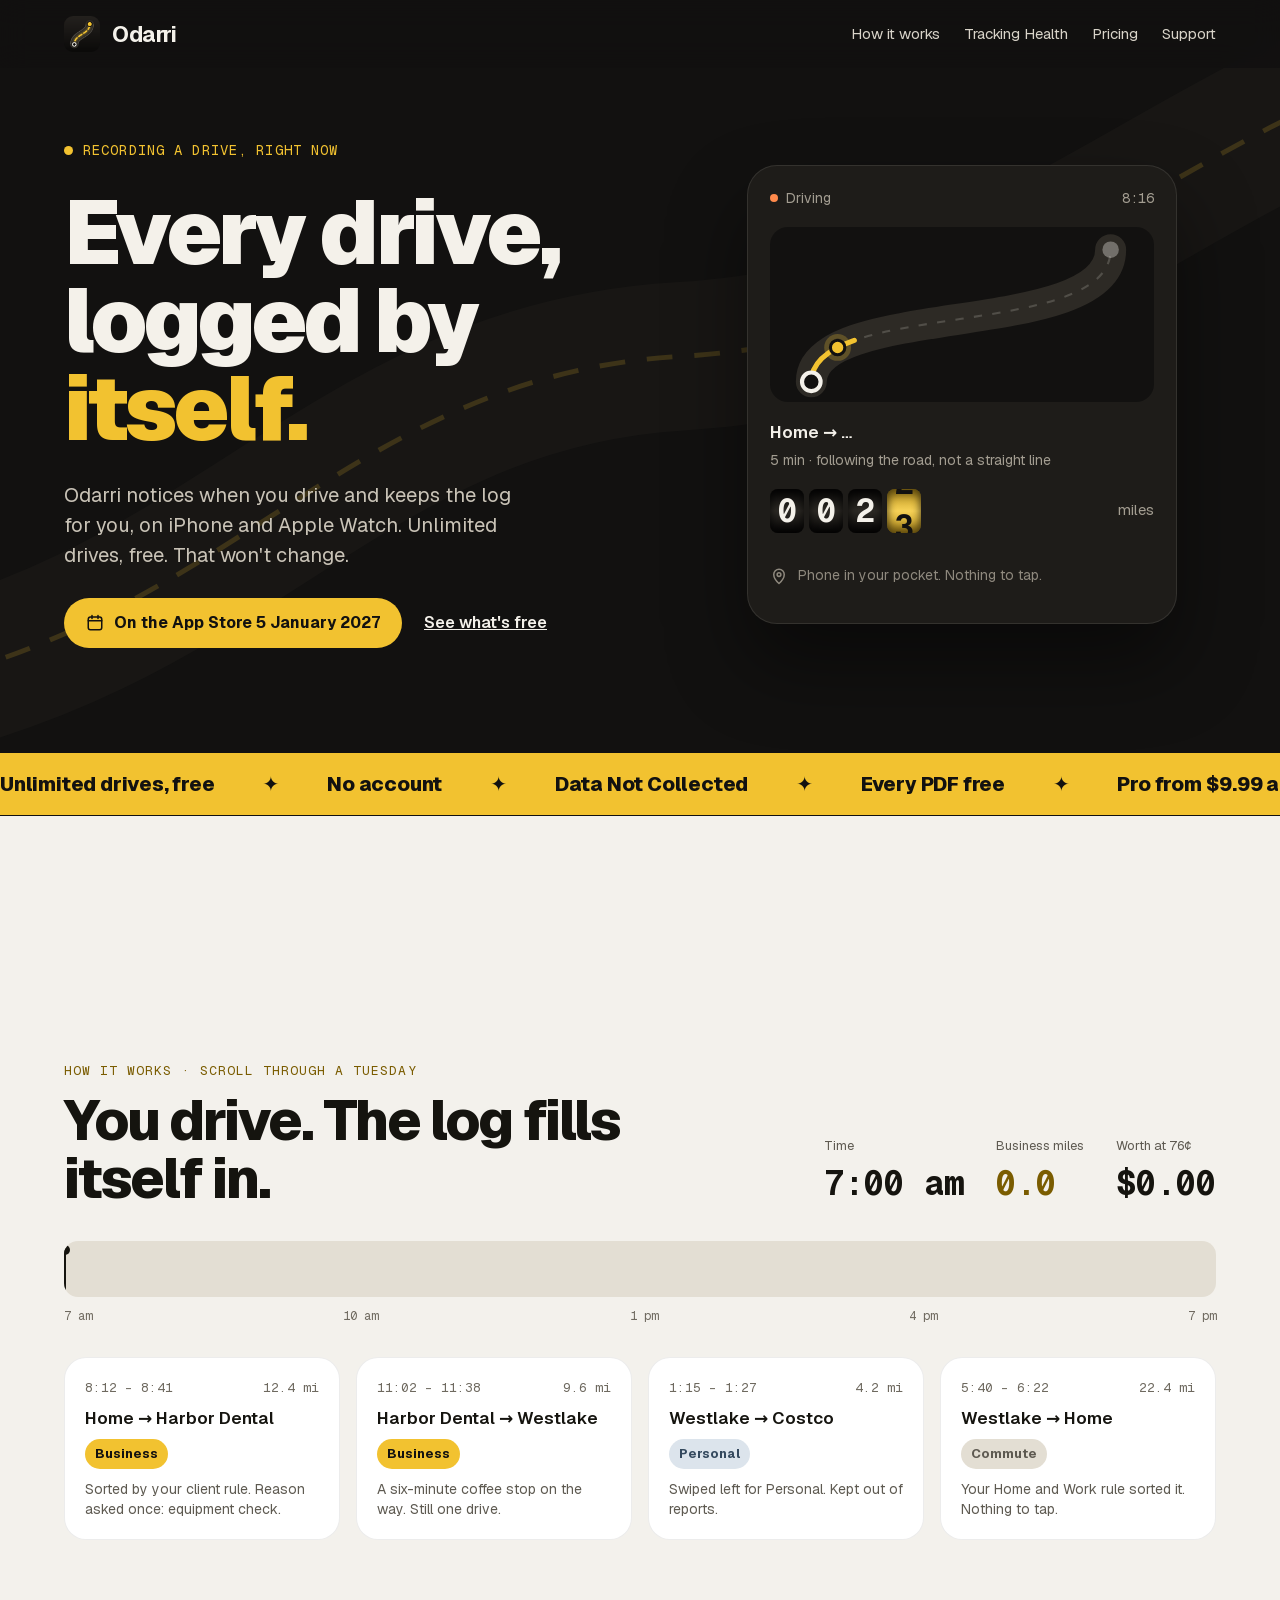
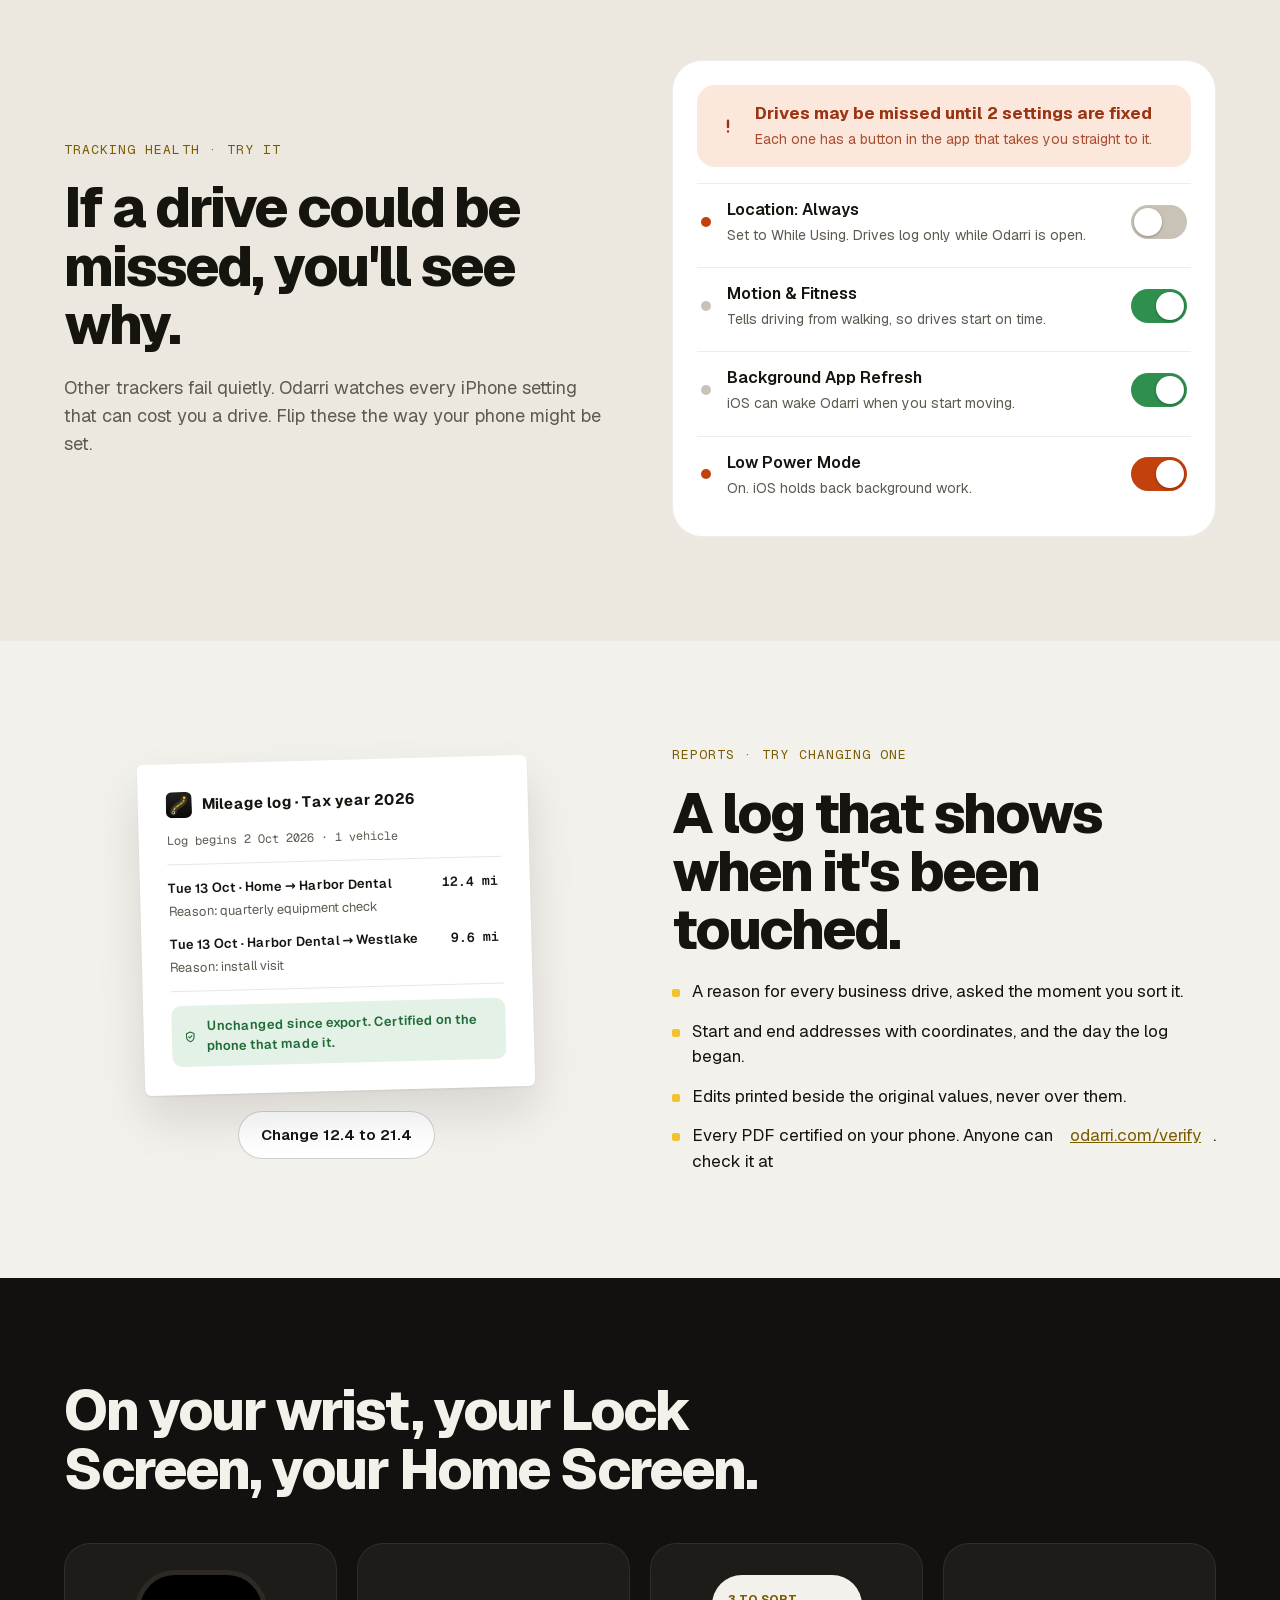
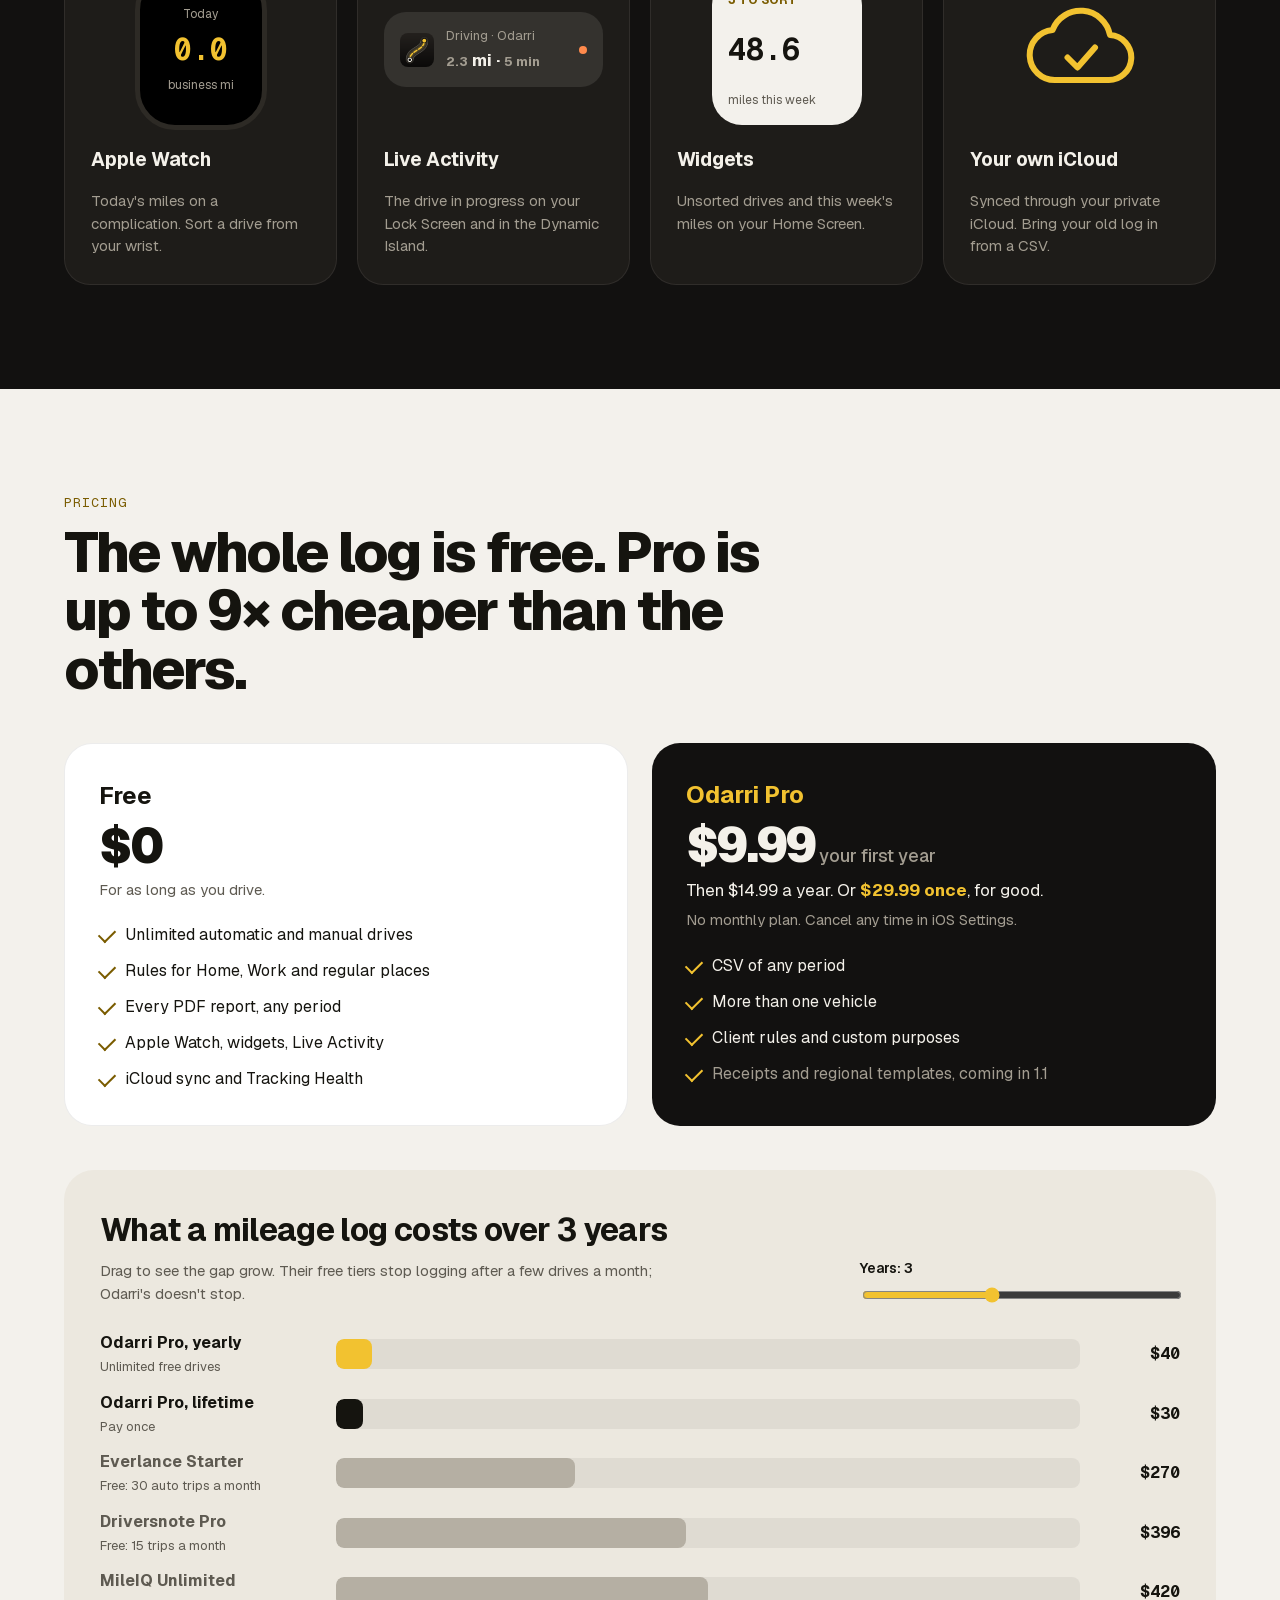
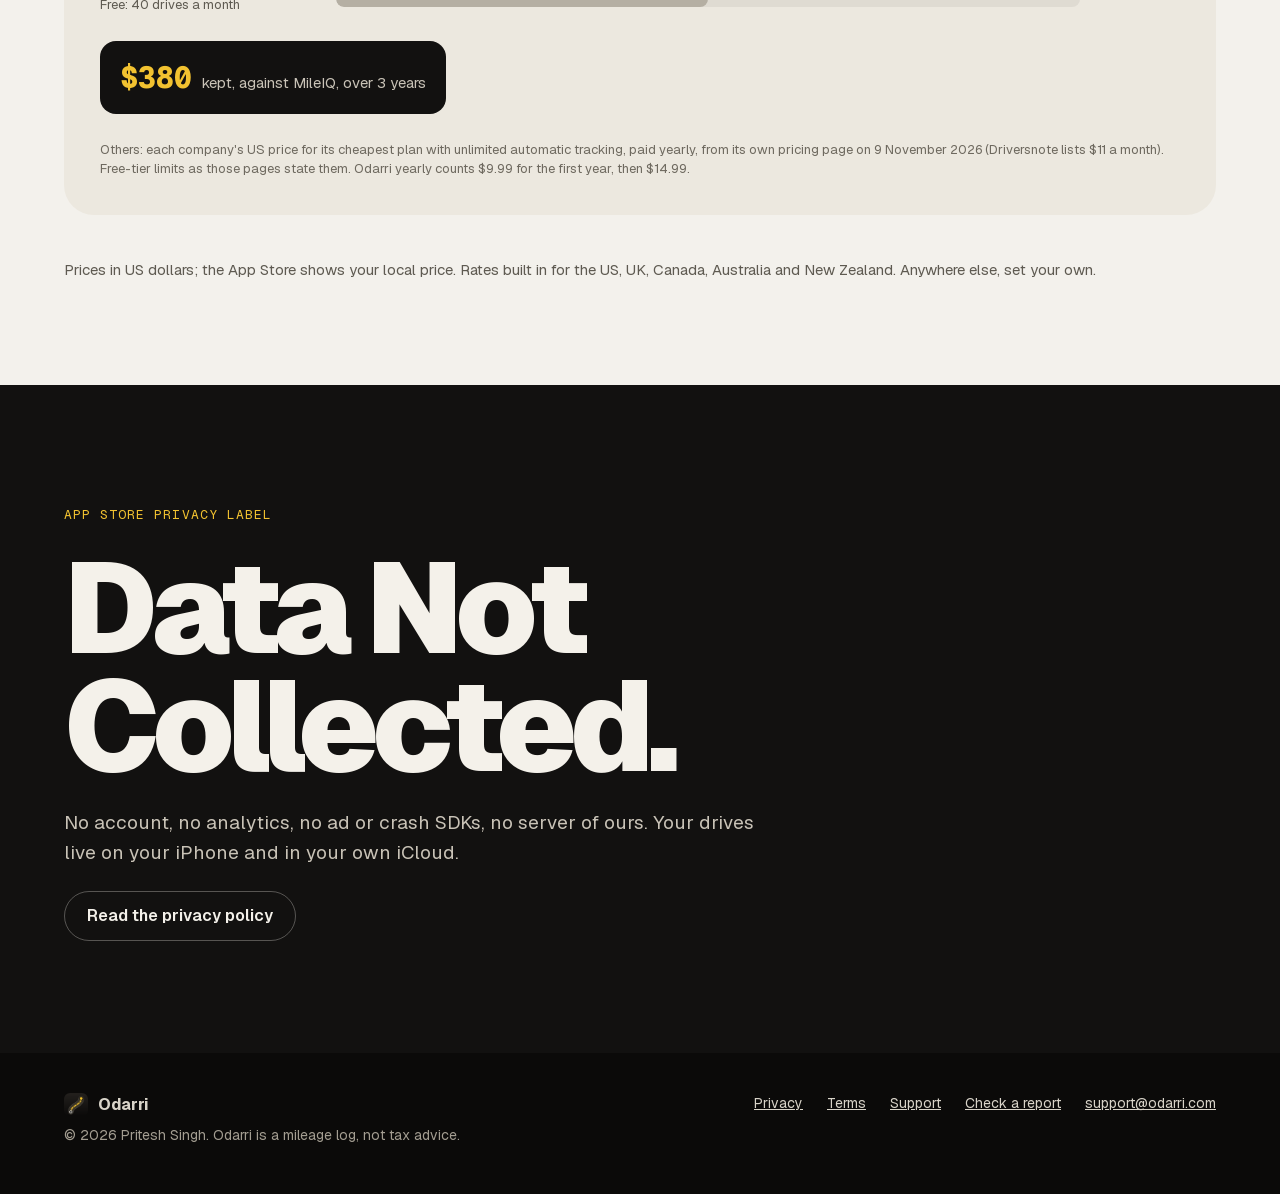
==== commit 6b375434: "Drive card: sorted with a swipe in the app (widgets have no buttons) Co-Authored-By: Claude Opus 5.5" ====
--- a/index.html
+++ b/index.html
@@ -130,7 +130,7 @@
 <ol class="drives">
 <li class="drive"><div class="drive-meta"><span>8:12 – 8:41</span><span>12.4 mi</span></div><b>Home → Harbor Dental</b><span class="tag biz">Business</span><p>Sorted by your client rule. Reason asked once: equipment check.</p></li>
 <li class="drive"><div class="drive-meta"><span>11:02 – 11:38</span><span>9.6 mi</span></div><b>Harbor Dental → Westlake</b><span class="tag biz">Business</span><p>A six-minute coffee stop on the way. Still one drive.</p></li>
-<li class="drive"><div class="drive-meta"><span>1:15 – 1:27</span><span>4.2 mi</span></div><b>Westlake → Costco</b><span class="tag per">Personal</span><p>Swiped Personal from the widget. Kept out of reports.</p></li>
+<li class="drive"><div class="drive-meta"><span>1:15 – 1:27</span><span>4.2 mi</span></div><b>Westlake → Costco</b><span class="tag per">Personal</span><p>Swiped left for Personal. Kept out of reports.</p></li>
 <li class="drive"><div class="drive-meta"><span>5:40 – 6:22</span><span>22.4 mi</span></div><b>Westlake → Home</b><span class="tag com">Commute</span><p>Your Home and Work rule sorted it. Nothing to tap.</p></li>
 </ol>
 </div>
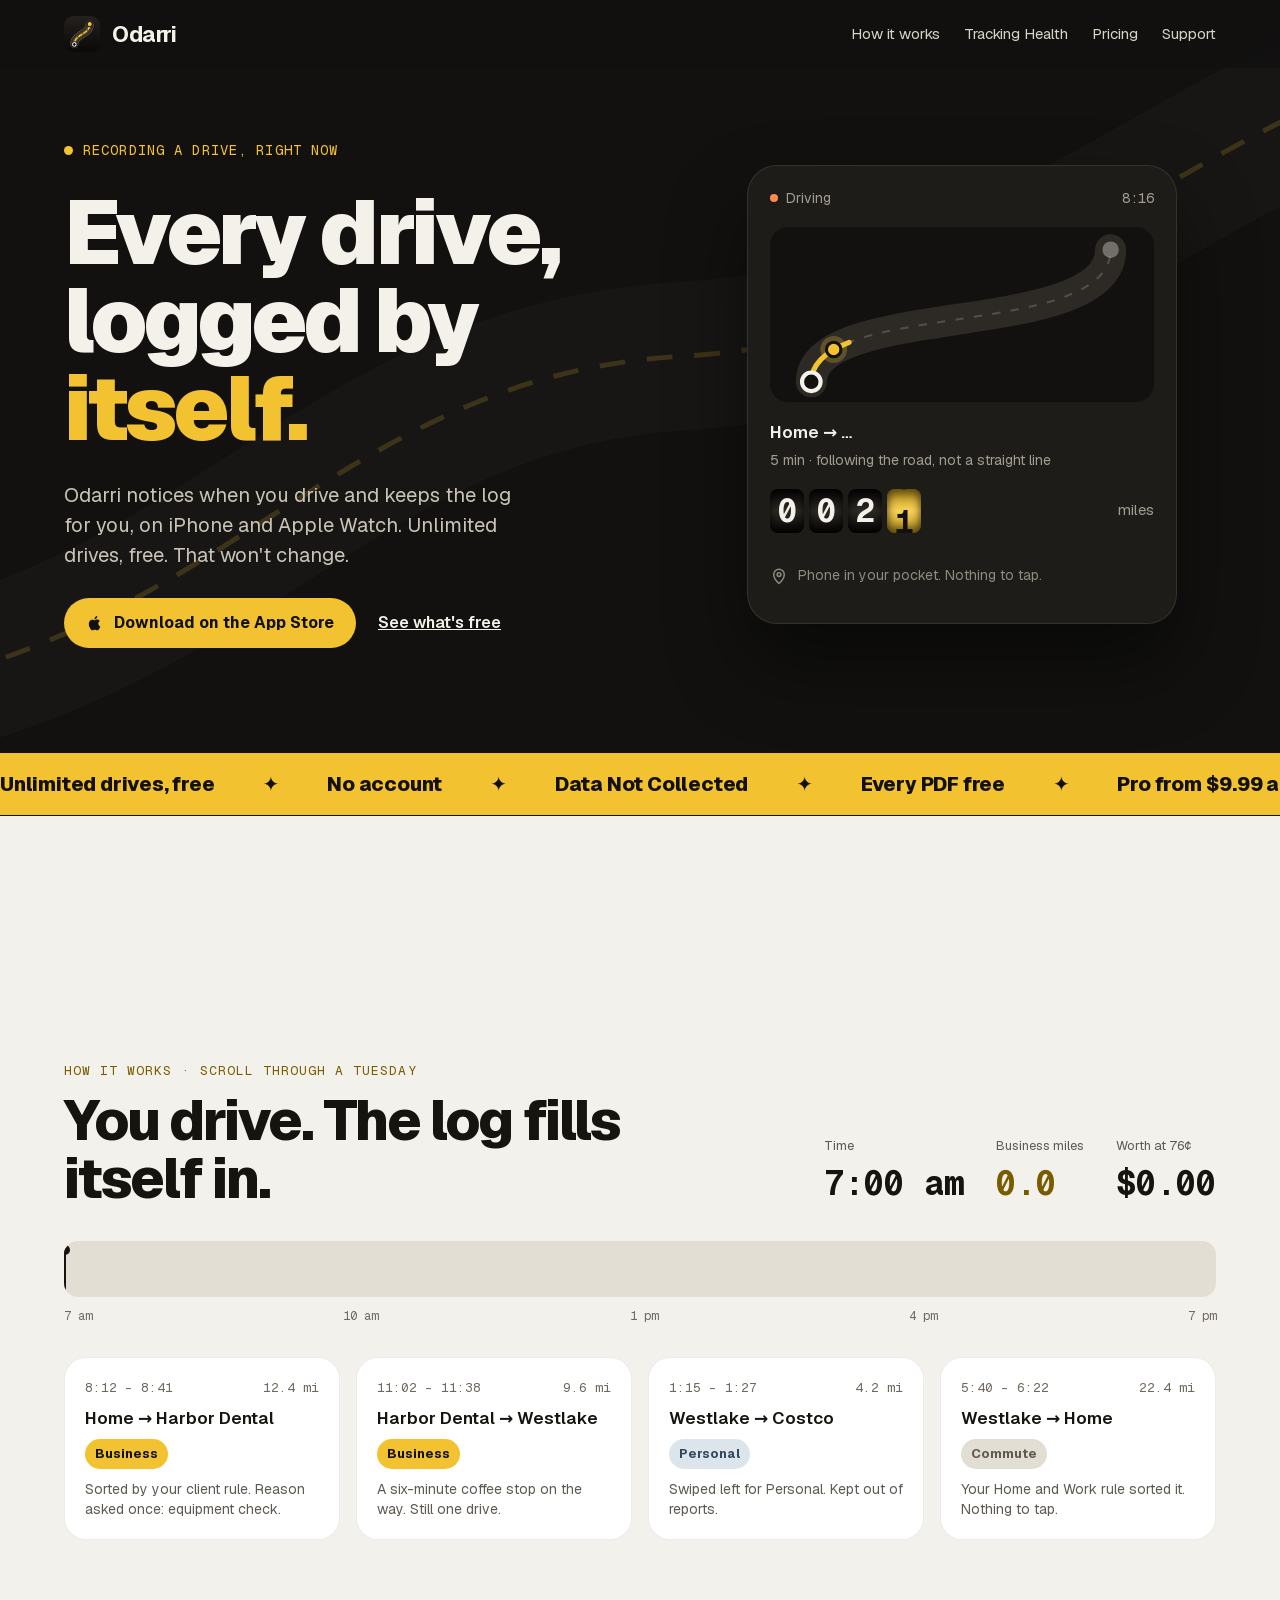
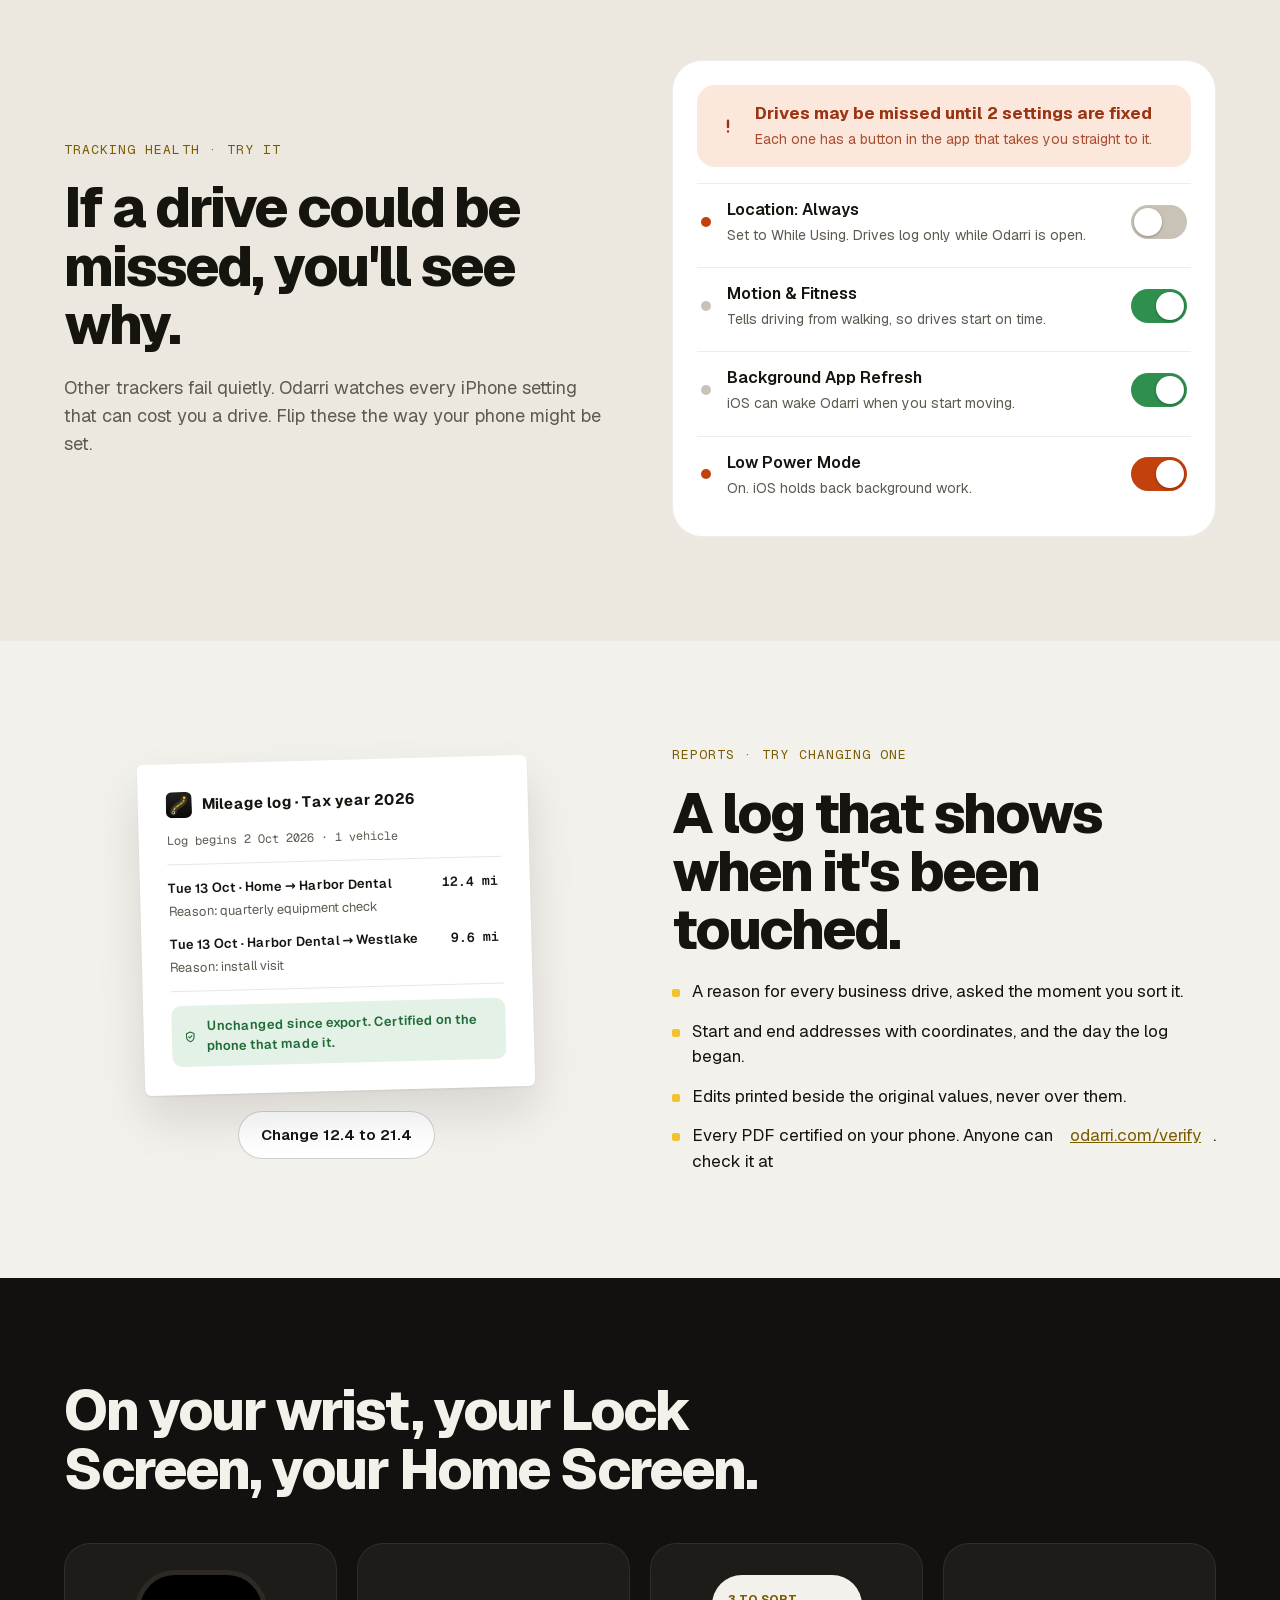
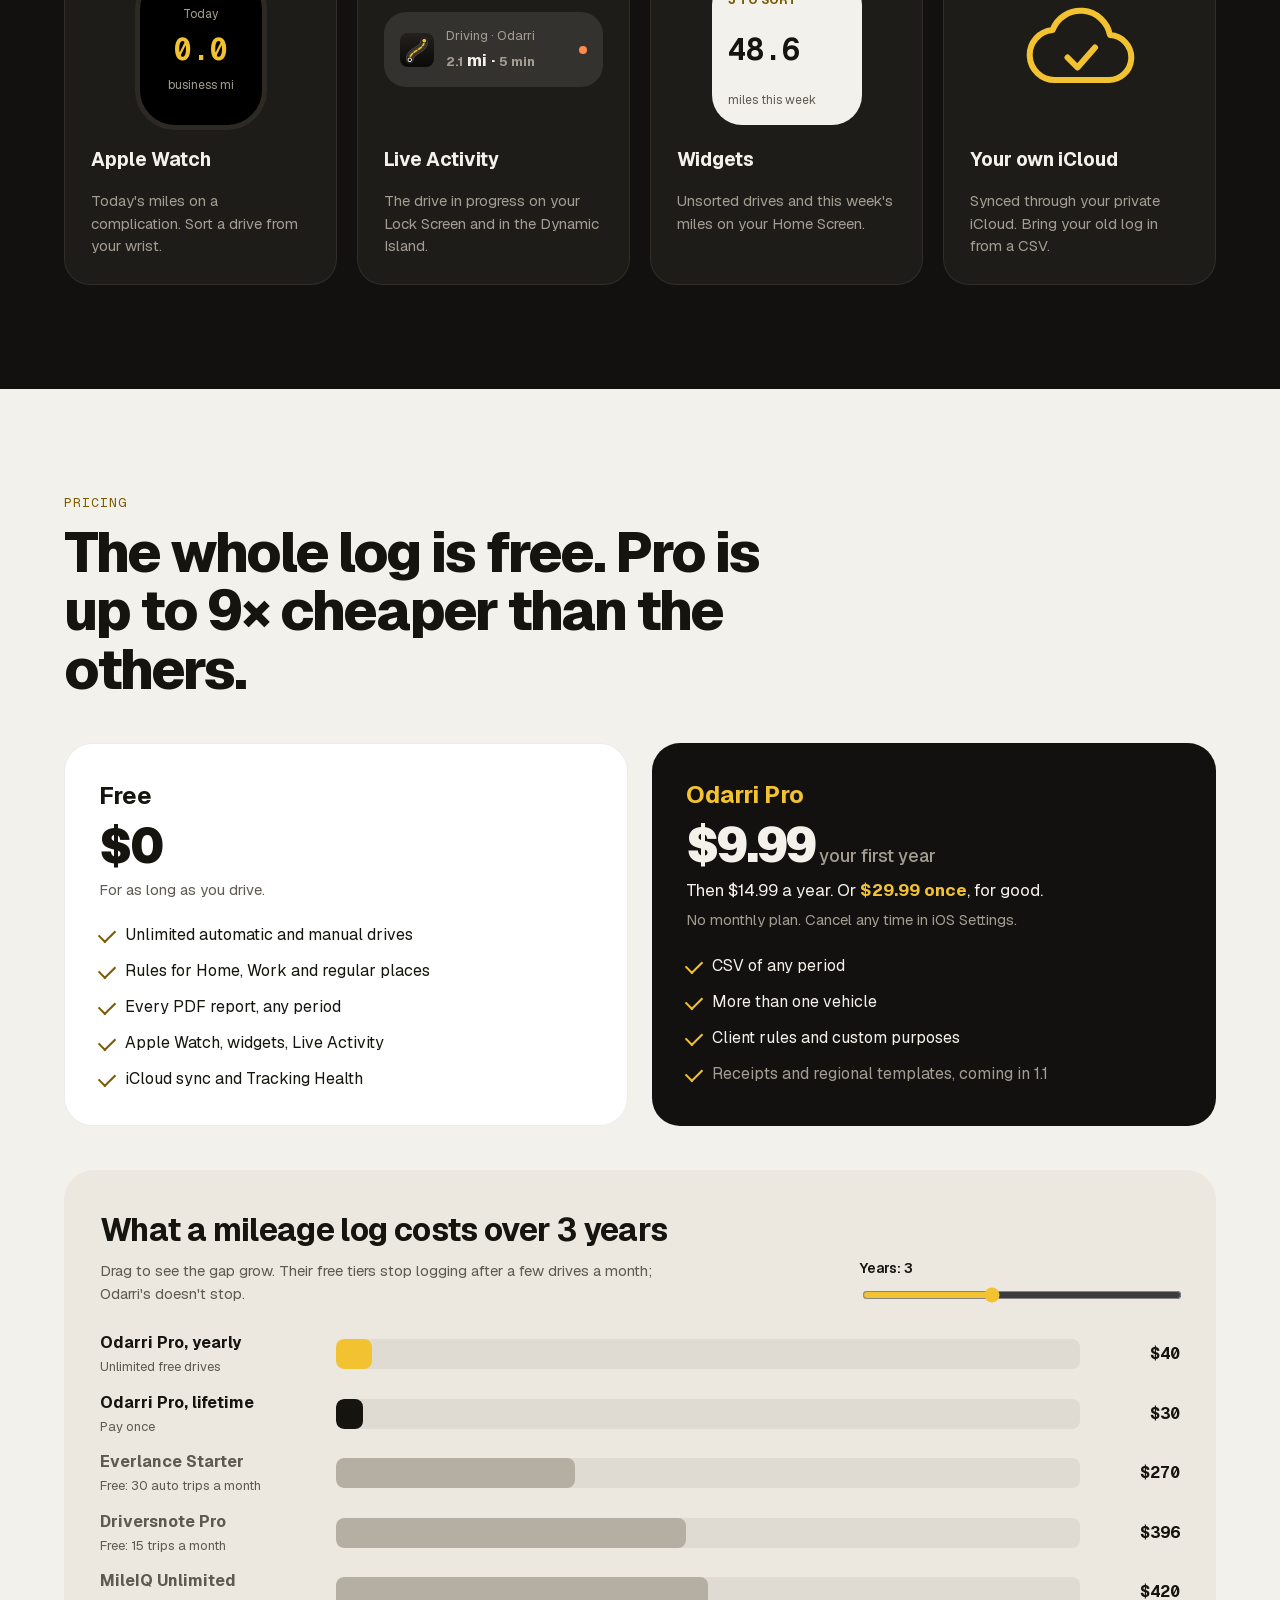
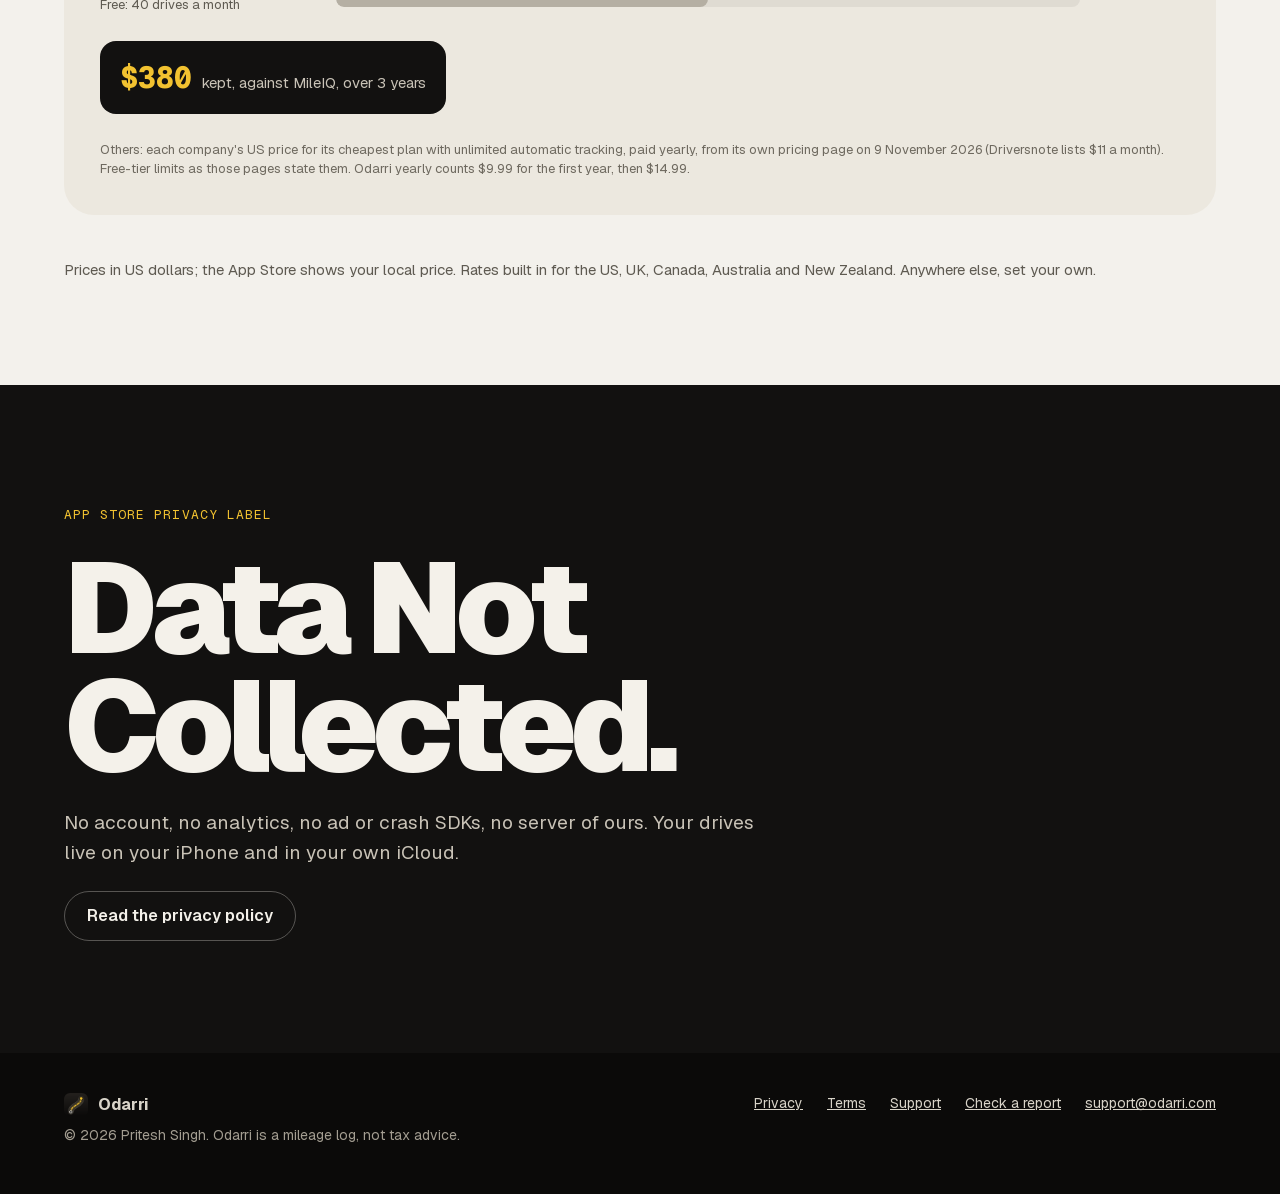
==== commit c0294c16: "Odarri 1.0 is on the App Store: download button, Smart App Banner, llms.txt status Co-Authored-By: C" ====
--- a/index.html
+++ b/index.html
@@ -6,6 +6,7 @@
 <title>Odarri: automatic mileage log for iPhone and Apple Watch</title>
 <meta name="description" content="Odarri logs every drive by itself on iPhone and Apple Watch. Unlimited drives and every PDF report free; Pro from $9.99 a year. No account, Data Not Collected.">
 <link rel="canonical" href="https://odarri.com/">
+<meta name="apple-itunes-app" content="app-id=6831901174">
 <meta name="theme-color" content="#121110">
 <meta name="robots" content="index, follow, max-image-preview:large">
 <meta property="og:type" content="website">
@@ -27,7 +28,7 @@
 {"@context":"https://schema.org","@graph":[
 {"@type":"Organization","@id":"https://odarri.com/#org","name":"Odarri","url":"https://odarri.com/","logo":"https://odarri.com/apple-touch-icon.png","email":"support@odarri.com","founder":{"@type":"Person","name":"Pritesh Singh"}},
 {"@type":"WebSite","@id":"https://odarri.com/#site","url":"https://odarri.com/","name":"Odarri","publisher":{"@id":"https://odarri.com/#org"}},
-{"@type":"MobileApplication","name":"Odarri: Mileage Tracker","operatingSystem":"iOS 17, watchOS 10","applicationCategory":"BusinessApplication","publisher":{"@id":"https://odarri.com/#org"},
+{"@type":"MobileApplication","name":"Odarri: Mileage Tracker","operatingSystem":"iOS 17, watchOS 10","applicationCategory":"BusinessApplication","downloadUrl":"https://apps.apple.com/app/id6831901174","installUrl":"https://apps.apple.com/app/id6831901174","publisher":{"@id":"https://odarri.com/#org"},
  "description":"Automatic mileage log for iPhone and Apple Watch. Unlimited drives free, every PDF report free, no account.",
  "offers":[{"@type":"Offer","name":"Free","price":"0","priceCurrency":"USD"},{"@type":"Offer","name":"Odarri Pro Yearly","price":"14.99","priceCurrency":"USD"},{"@type":"Offer","name":"Odarri Pro Lifetime","price":"29.99","priceCurrency":"USD"}]}
 ]}
@@ -59,7 +60,7 @@
 <h1 id="h1"><span class="w" style="animation-delay:.05s">Every</span> <span class="w" style="animation-delay:.15s">drive,</span><br><span class="w" style="animation-delay:.3s">logged</span> <span class="w" style="animation-delay:.4s">by</span> <span class="w hl" style="animation-delay:.5s">itself.</span></h1>
 <p class="lead w" style="animation-delay:.7s">Odarri notices when you drive and keeps the log for you, on iPhone and Apple Watch. Unlimited drives, free. That won't change.</p>
 <div class="cta-row w" style="animation-delay:.85s">
-<span class="btn btn-line"><svg width="18" height="18" viewBox="0 0 24 24" fill="none" stroke="currentColor" stroke-width="2" stroke-linecap="round" stroke-linejoin="round" aria-hidden="true"><rect x="3" y="4" width="18" height="17" rx="3"/><path d="M3 9h18M8 2v4M16 2v4"/></svg>On the App Store 5 January 2027</span>
+<a class="btn btn-line" href="https://apps.apple.com/app/id6831901174"><svg width="18" height="18" viewBox="0 0 24 24" fill="currentColor" aria-hidden="true"><path d="M16.4 12.7c0-2.3 1.9-3.4 2-3.5-1.1-1.6-2.800-1.800-3.400-1.800-1.400-.1-2.800.9-3.500.9s-1.900-.8-3.100-.8c-1.600 0-3.100.9-3.900 2.400-1.700 2.900-.4 7.200 1.200 9.500.8 1.100 1.700 2.400 3 2.400 1.200 0 1.700-.8 3.100-.8s1.900.8 3.100.8c1.300 0 2.100-1.200 2.900-2.300.9-1.300 1.300-2.600 1.300-2.700 0 0-2.600-1-2.700-4.100zM14 5.800c.6-.8 1.100-1.900 1-3-.9 0-2.100.6-2.800 1.400-.6.7-1.100 1.800-1 2.900 1.100.1 2.100-.5 2.800-1.300z"/></svg>Download on the App Store</a>
 <a class="text" href="#pricing">See what's free</a>
 </div>
 </div>
